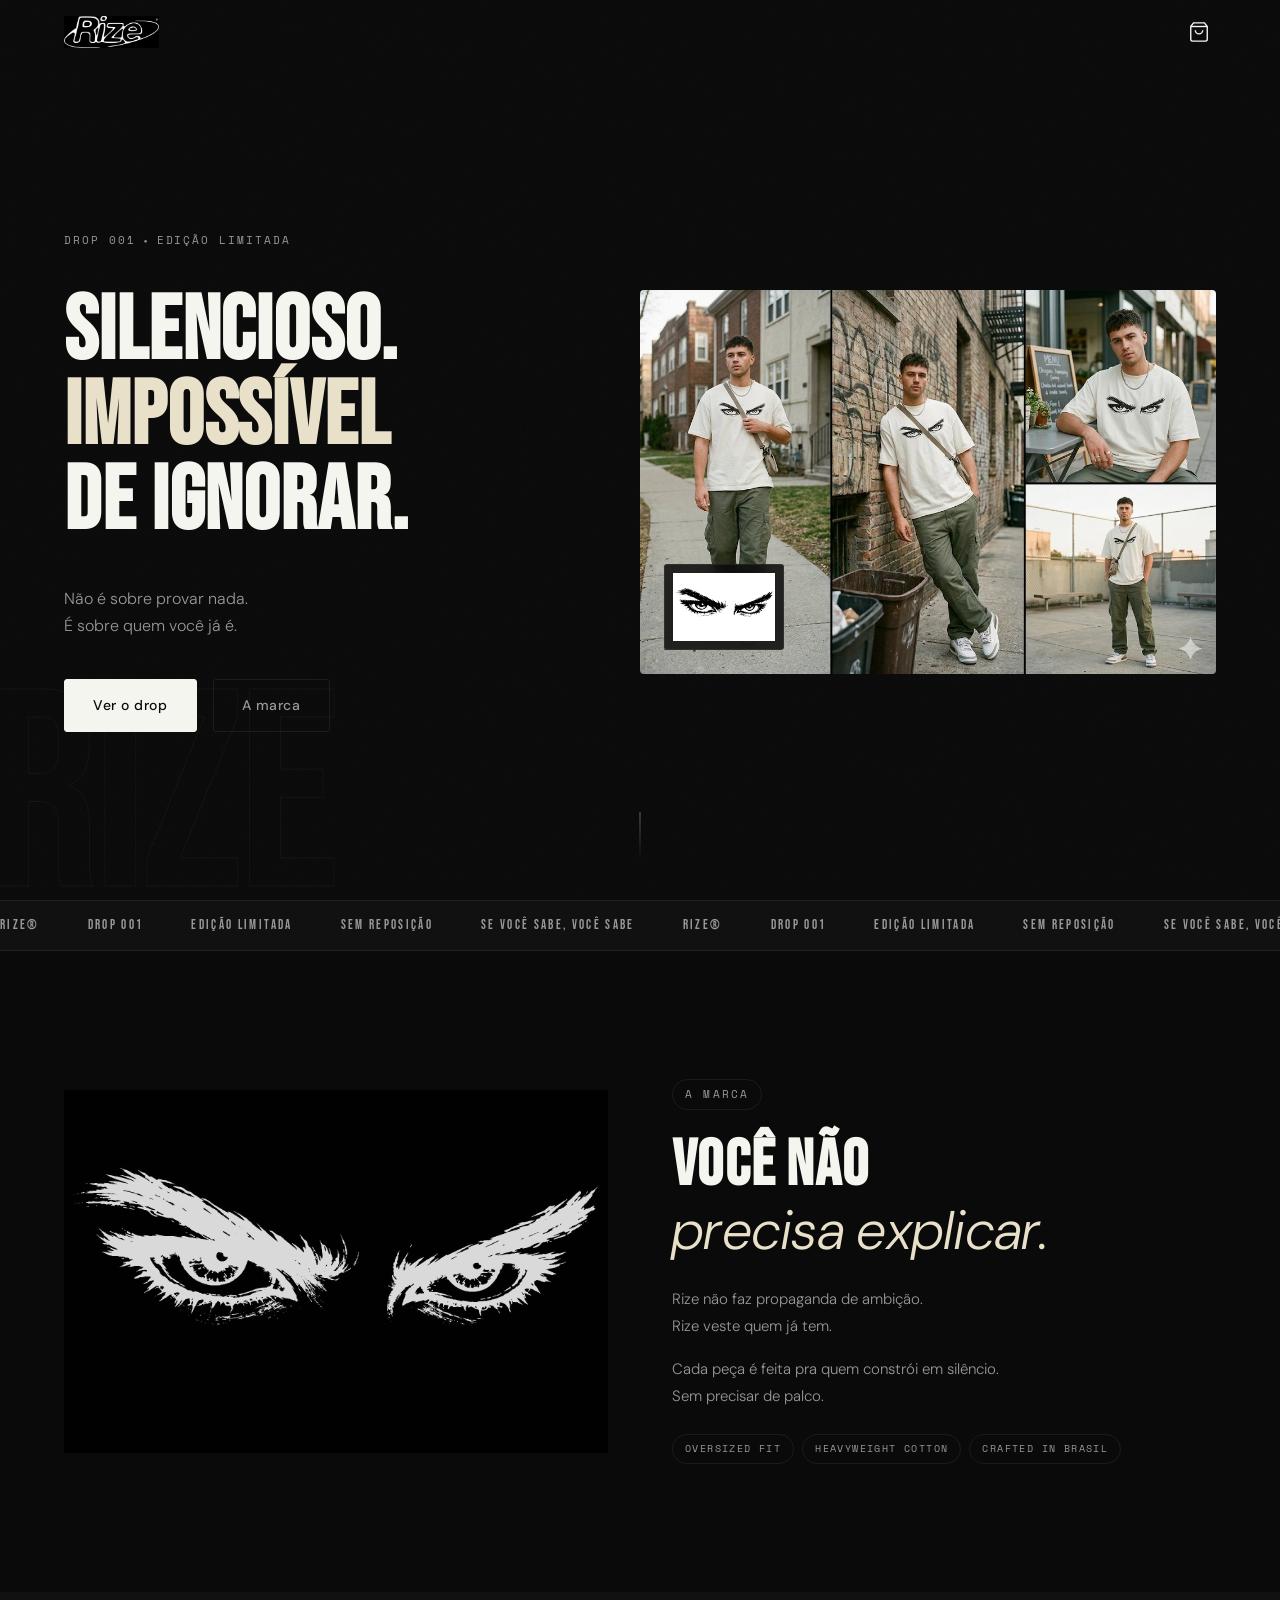
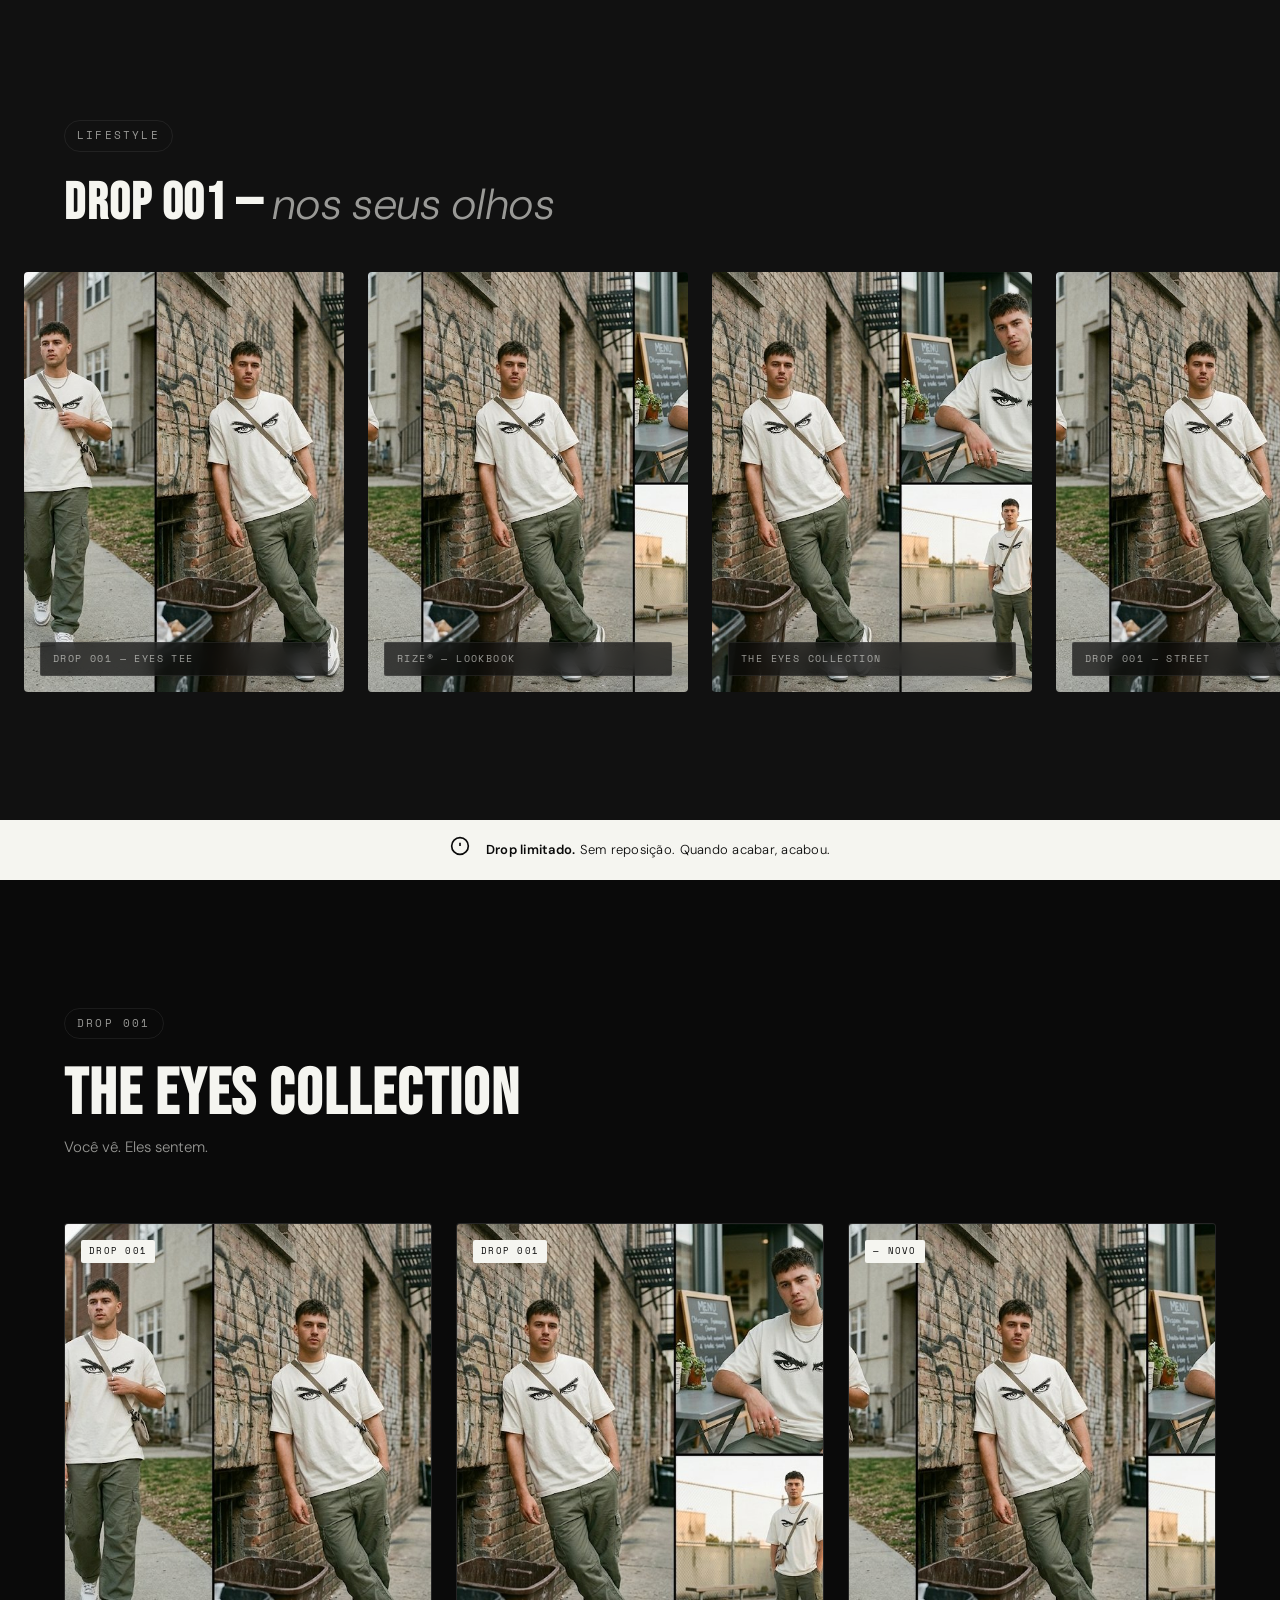
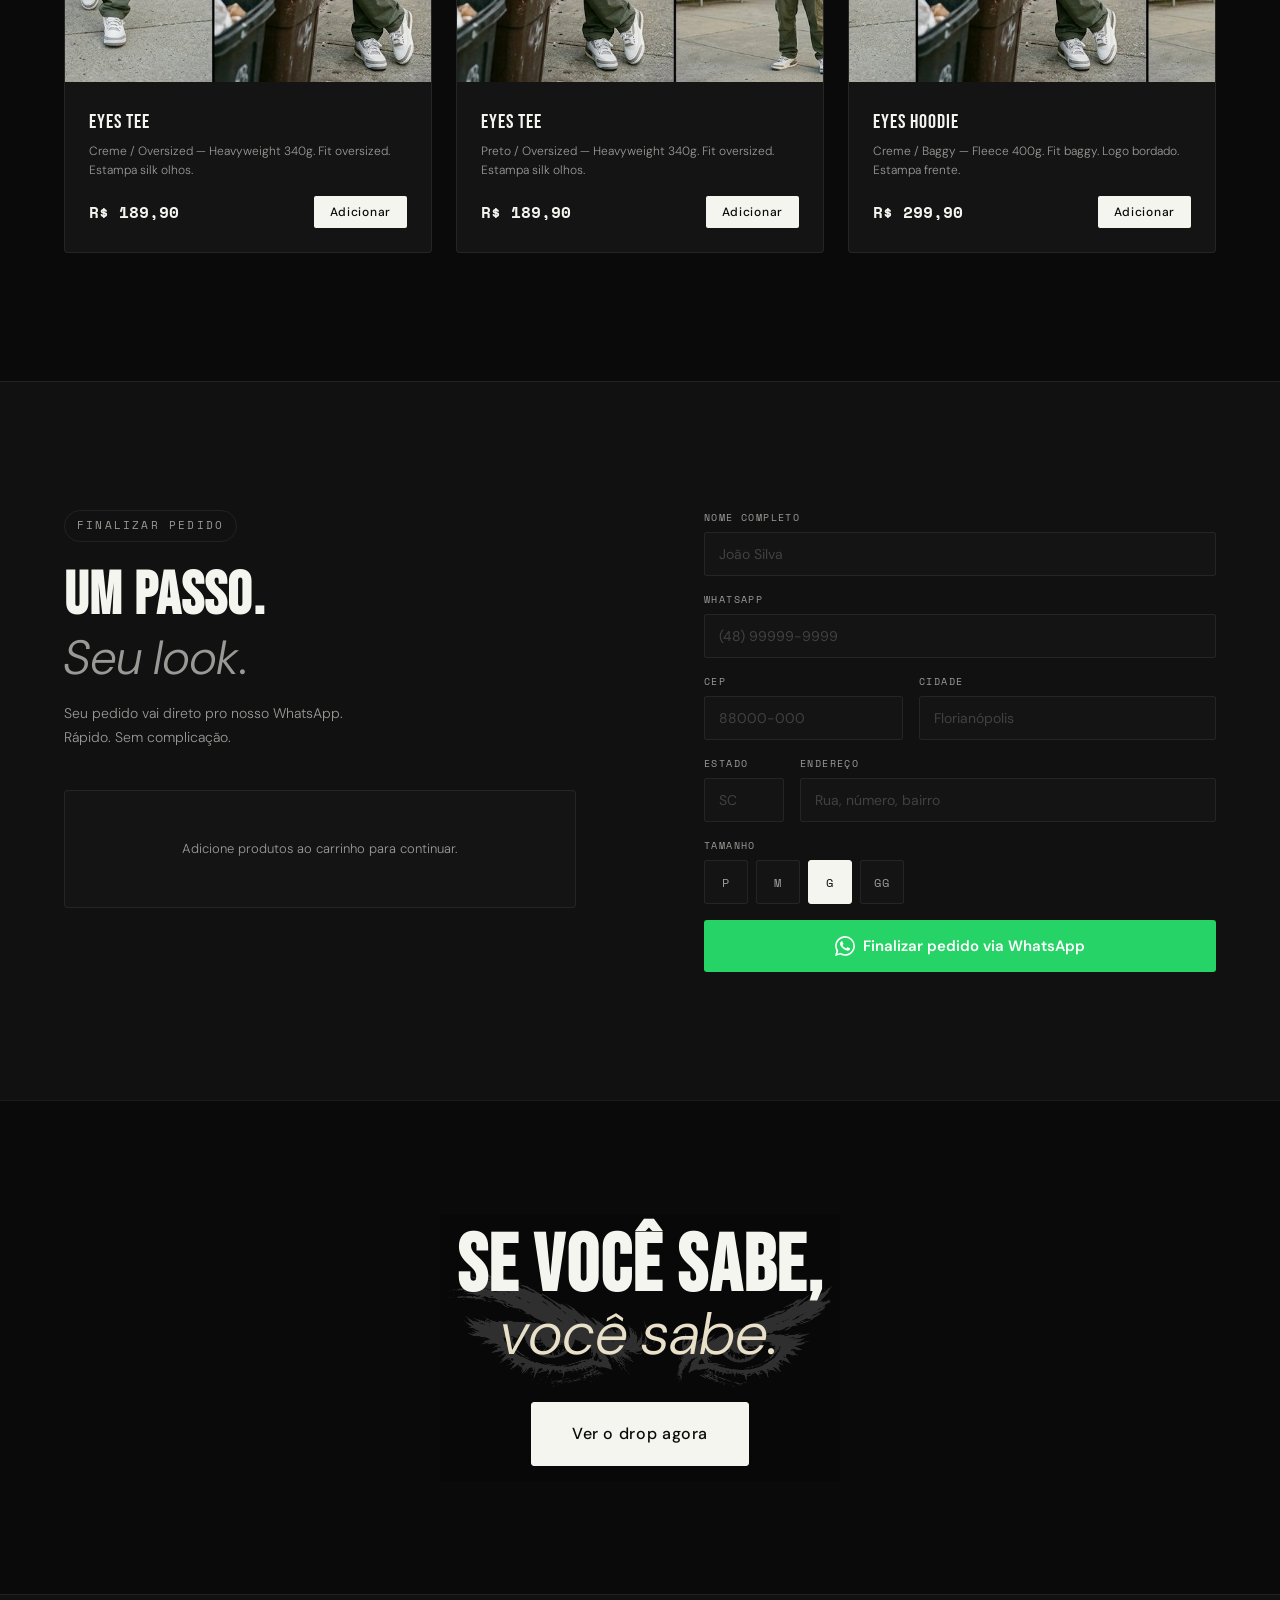
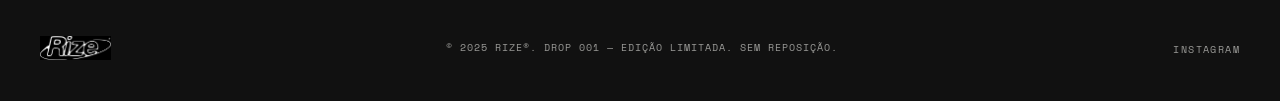
==== index.html @ be76f63f "Add files via upload" ====
<!DOCTYPE html>
<html lang="pt-BR">
<head>
  <meta charset="UTF-8" />
  <meta name="viewport" content="width=device-width, initial-scale=1.0" />
  <title>Rize® — Drop 001</title>
  <meta name="description" content="Não é sobre sorte. É sobre postura." />

  <!-- Fonts -->
  <link rel="preconnect" href="https://fonts.googleapis.com" />
  <link rel="preconnect" href="https://fonts.gstatic.com" crossorigin />
  <link href="https://fonts.googleapis.com/css2?family=Bebas+Neue&family=DM+Sans:ital,wght@0,300;0,400;0,500;0,600;1,300&family=Space+Mono:wght@400;700&display=swap" rel="stylesheet" />

  <link rel="stylesheet" href="css/style.css" />
</head>
<body>

  <!-- ==============================
       NAVIGATION
  ============================== -->
  <nav class="nav" id="nav">
    <div class="nav__inner">
      <a href="#" class="nav__logo">
        <img src="assets/images/logo-white.png" alt="Rize" class="nav__logo-img" />
      </a>
      <div class="nav__actions">
        <button class="nav__cart-btn" id="cartToggle" aria-label="Abrir carrinho">
          <svg width="22" height="22" viewBox="0 0 24 24" fill="none" stroke="currentColor" stroke-width="1.5">
            <path d="M6 2L3 6v14a2 2 0 002 2h14a2 2 0 002-2V6l-3-4z"/>
            <line x1="3" y1="6" x2="21" y2="6"/>
            <path d="M16 10a4 4 0 01-8 0"/>
          </svg>
          <span class="nav__cart-count" id="cartCount">0</span>
        </button>
        <button class="nav__menu-btn" id="menuToggle" aria-label="Menu">
          <span></span><span></span><span></span>
        </button>
      </div>
    </div>
    <!-- Mobile Menu -->
    <div class="nav__mobile-menu" id="mobileMenu">
      <a href="#drop" class="nav__mobile-link">Drop 001</a>
      <a href="#identity" class="nav__mobile-link">A Marca</a>
      <a href="#checkout" class="nav__mobile-link">Finalizar</a>
    </div>
  </nav>

  <!-- ==============================
       CART SIDEBAR
  ============================== -->
  <div class="cart-overlay" id="cartOverlay"></div>
  <aside class="cart" id="cartSidebar">
    <div class="cart__header">
      <h3 class="cart__title">Seu carrinho</h3>
      <button class="cart__close" id="cartClose">
        <svg width="18" height="18" viewBox="0 0 24 24" fill="none" stroke="currentColor" stroke-width="2">
          <line x1="18" y1="6" x2="6" y2="18"/><line x1="6" y1="6" x2="18" y2="18"/>
        </svg>
      </button>
    </div>
    <div class="cart__items" id="cartItems">
      <p class="cart__empty">Nenhum item adicionado.</p>
    </div>
    <div class="cart__footer" id="cartFooter" style="display:none">
      <div class="cart__total">
        <span>Total</span>
        <span id="cartTotal">R$ 0,00</span>
      </div>
      <a href="#checkout" class="btn btn--white cart__checkout-btn" id="cartCheckoutBtn">
        Finalizar pedido
      </a>
    </div>
  </aside>

  <!-- ==============================
       HERO SECTION
  ============================== -->
  <section class="hero" id="hero">
    <!-- Grain overlay -->
    <div class="hero__grain"></div>

    <!-- Animated background text -->
    <div class="hero__bg-text" aria-hidden="true">RIZE</div>

    <div class="hero__content">
      <div class="hero__eyebrow">
        <span class="hero__tag">Drop 001</span>
        <span class="hero__tag hero__tag--dot">●</span>
        <span class="hero__tag">Edição Limitada</span>
      </div>

      <h1 class="hero__headline">
        <span class="hero__line" data-reveal>Silencioso.</span>
        <span class="hero__line hero__line--accent" data-reveal>Impossível</span>
        <span class="hero__line" data-reveal>de ignorar.</span>
      </h1>

      <p class="hero__sub" data-reveal>
        Não é sobre provar nada.<br />É sobre quem você já é.
      </p>

      <div class="hero__ctas" data-reveal>
        <a href="#drop" class="btn btn--primary">Ver o drop</a>
        <a href="#identity" class="btn btn--ghost">A marca</a>
      </div>
    </div>

    <!-- Hero image -->
    <div class="hero__visual" data-reveal>
      <div class="hero__img-wrap">
        <img src="assets/images/lifestyle.png" alt="Rize Drop 001 — Lifestyle" class="hero__img" />
        <div class="hero__img-badge">
          <img src="assets/images/eyes.png" alt="Rize Eyes" />
        </div>
      </div>
    </div>

    <!-- Scroll indicator -->
    <div class="hero__scroll" aria-hidden="true">
      <div class="hero__scroll-line"></div>
    </div>
  </section>

  <!-- ==============================
       MARQUEE
  ============================== -->
  <div class="marquee" aria-hidden="true">
    <div class="marquee__track">
      <span>RIZE®</span><span>DROP 001</span><span>EDIÇÃO LIMITADA</span>
      <span>SEM REPOSIÇÃO</span><span>SE VOCÊ SABE, VOCÊ SABE</span>
      <span>RIZE®</span><span>DROP 001</span><span>EDIÇÃO LIMITADA</span>
      <span>SEM REPOSIÇÃO</span><span>SE VOCÊ SABE, VOCÊ SABE</span>
      <span>RIZE®</span><span>DROP 001</span><span>EDIÇÃO LIMITADA</span>
      <span>SEM REPOSIÇÃO</span><span>SE VOCÊ SABE, VOCÊ SABE</span>
    </div>
  </div>

  <!-- ==============================
       IDENTITY SECTION
  ============================== -->
  <section class="identity" id="identity">
    <div class="identity__inner">
      <div class="identity__eyes">
        <img src="assets/images/eyes.png" alt="" aria-hidden="true" class="identity__eyes-img" />
      </div>

      <div class="identity__text">
        <span class="section-label">A marca</span>
        <h2 class="identity__headline">
          Você não<br /><em>precisa explicar.</em>
        </h2>
        <p class="identity__body">
          Rize não faz propaganda de ambição.<br />
          Rize veste quem já tem.
        </p>
        <p class="identity__body">
          Cada peça é feita pra quem constrói em silêncio.<br />
          Sem precisar de palco.
        </p>
        <div class="identity__pills">
          <span class="pill">Oversized fit</span>
          <span class="pill">Heavyweight cotton</span>
          <span class="pill">Crafted in Brasil</span>
        </div>
      </div>
    </div>
  </section>

  <!-- ==============================
       CAROUSEL / GALLERY
  ============================== -->
  <section class="gallery" id="gallery">
    <div class="gallery__header">
      <span class="section-label">Lifestyle</span>
      <h2 class="gallery__headline">Drop 001 — <em>nos seus olhos</em></h2>
    </div>

    <div class="carousel" id="carousel">
      <div class="carousel__track" id="carouselTrack">
        <!-- Cards generated via JS -->
      </div>
    </div>
  </section>

  <!-- ==============================
       SCARCITY BANNER
  ============================== -->
  <div class="scarcity">
    <div class="scarcity__inner">
      <div class="scarcity__icon">
        <svg width="20" height="20" viewBox="0 0 24 24" fill="none" stroke="currentColor" stroke-width="2">
          <circle cx="12" cy="12" r="10"/><line x1="12" y1="8" x2="12" y2="12"/><line x1="12" y1="16" x2="12.01" y2="16"/>
        </svg>
      </div>
      <p class="scarcity__text">
        <strong>Drop limitado.</strong> Sem reposição. Quando acabar, acabou.
      </p>
    </div>
  </div>

  <!-- ==============================
       PRODUCTS / DROP SECTION
  ============================== -->
  <section class="drop" id="drop">
    <div class="drop__inner">
      <div class="drop__header">
        <span class="section-label">Drop 001</span>
        <h2 class="drop__headline">The Eyes Collection</h2>
        <p class="drop__sub">Você vê. Eles sentem.</p>
      </div>

      <div class="drop__grid" id="productsGrid">
        <!-- Cards generated via JS -->
      </div>
    </div>
  </section>

  <!-- ==============================
       CHECKOUT SECTION
  ============================== -->
  <section class="checkout" id="checkout">
    <div class="checkout__inner">
      <div class="checkout__left">
        <span class="section-label">Finalizar pedido</span>
        <h2 class="checkout__headline">Um passo.<br /><em>Seu look.</em></h2>
        <p class="checkout__sub">
          Seu pedido vai direto pro nosso WhatsApp.<br />
          Rápido. Sem complicação.
        </p>

        <div class="checkout__order-summary" id="checkoutSummary">
          <p class="checkout__empty-cart">Adicione produtos ao carrinho para continuar.</p>
        </div>
      </div>

      <div class="checkout__right">
        <div class="checkout__form-wrap">
          <div class="form-group">
            <label for="nome" class="form-label">Nome completo</label>
            <input type="text" id="nome" name="nome" class="form-input" placeholder="João Silva" autocomplete="name" />
          </div>
          <div class="form-group">
            <label for="telefone" class="form-label">WhatsApp</label>
            <input type="tel" id="telefone" name="telefone" class="form-input" placeholder="(48) 99999-9999" autocomplete="tel" />
          </div>
          <div class="form-row">
            <div class="form-group">
              <label for="cep" class="form-label">CEP</label>
              <input type="text" id="cep" name="cep" class="form-input" placeholder="88000-000" maxlength="9" />
            </div>
            <div class="form-group">
              <label for="cidade" class="form-label">Cidade</label>
              <input type="text" id="cidade" name="cidade" class="form-input" placeholder="Florianópolis" autocomplete="address-level2" />
            </div>
          </div>
          <div class="form-row">
            <div class="form-group">
              <label for="estado" class="form-label">Estado</label>
              <input type="text" id="estado" name="estado" class="form-input form-input--sm" placeholder="SC" maxlength="2" />
            </div>
            <div class="form-group form-group--grow">
              <label for="endereco" class="form-label">Endereço</label>
              <input type="text" id="endereco" name="endereco" class="form-input" placeholder="Rua, número, bairro" autocomplete="street-address" />
            </div>
          </div>
          <div class="form-group">
            <label for="tamanho" class="form-label">Tamanho</label>
            <div class="size-picker" id="sizePicker">
              <button type="button" class="size-btn" data-size="P">P</button>
              <button type="button" class="size-btn" data-size="M">M</button>
              <button type="button" class="size-btn active" data-size="G">G</button>
              <button type="button" class="size-btn" data-size="GG">GG</button>
            </div>
          </div>

          <button type="button" class="btn btn--whatsapp btn--full" id="whatsappBtn">
            <svg width="20" height="20" viewBox="0 0 24 24" fill="currentColor">
              <path d="M17.472 14.382c-.297-.149-1.758-.867-2.03-.967-.273-.099-.471-.148-.67.15-.197.297-.767.966-.94 1.164-.173.199-.347.223-.644.075-.297-.15-1.255-.463-2.39-1.475-.883-.788-1.48-1.761-1.653-2.059-.173-.297-.018-.458.13-.606.134-.133.298-.347.446-.52.149-.174.198-.298.298-.497.099-.198.05-.371-.025-.52-.075-.149-.669-1.612-.916-2.207-.242-.579-.487-.5-.669-.51-.173-.008-.371-.01-.57-.01-.198 0-.52.074-.792.372-.272.297-1.04 1.016-1.04 2.479 0 1.462 1.065 2.875 1.213 3.074.149.198 2.096 3.2 5.077 4.487.709.306 1.262.489 1.694.625.712.227 1.36.195 1.871.118.571-.085 1.758-.719 2.006-1.413.248-.694.248-1.289.173-1.413-.074-.124-.272-.198-.57-.347m-5.421 7.403h-.004a9.87 9.87 0 01-5.031-1.378l-.361-.214-3.741.982.998-3.648-.235-.374a9.86 9.86 0 01-1.51-5.26c.001-5.45 4.436-9.884 9.888-9.884 2.64 0 5.122 1.03 6.988 2.898a9.825 9.825 0 012.893 6.994c-.003 5.45-4.437 9.884-9.885 9.884m8.413-18.297A11.815 11.815 0 0012.05 0C5.495 0 .16 5.335.157 11.892c0 2.096.547 4.142 1.588 5.945L.057 24l6.305-1.654a11.882 11.882 0 005.683 1.448h.005c6.554 0 11.89-5.335 11.893-11.893a11.821 11.821 0 00-3.48-8.413z"/>
            </svg>
            Finalizar pedido via WhatsApp
          </button>
        </div>
      </div>
    </div>
  </section>

  <!-- ==============================
       FINAL CTA
  ============================== -->
  <section class="cta-final">
    <div class="cta-final__inner">
      <div class="cta-final__eyes" aria-hidden="true">
        <img src="assets/images/eyes.png" alt="" />
      </div>
      <h2 class="cta-final__headline">
        Se você sabe,<br /><em>você sabe.</em>
      </h2>
      <a href="#drop" class="btn btn--primary btn--lg">Ver o drop agora</a>
    </div>
  </section>

  <!-- ==============================
       FOOTER
  ============================== -->
  <footer class="footer">
    <div class="footer__inner">
      <div class="footer__logo">
        <img src="assets/images/logo-white.png" alt="Rize" />
      </div>
      <p class="footer__copy">
        © 2025 Rize®. Drop 001 — Edição limitada. Sem reposição.
      </p>
      <div class="footer__links">
        <a href="https://instagram.com" target="_blank" rel="noopener" class="footer__link">Instagram</a>
      </div>
    </div>
  </footer>

  <script src="js/script.js"></script>
</body>
</html>
---- css/style.css ----
/* ============================================================
   RIZE® — Drop 001
   style.css — Premium Streetwear Landing Page
   ============================================================ */

/* ========================
   1. CUSTOM PROPERTIES
   ======================== */
:root {
  /* Colors */
  --c-black:      #0a0a0a;
  --c-black-mid:  #111111;
  --c-black-soft: #1a1a1a;
  --c-surface:    #141414;
  --c-border:     rgba(255,255,255,0.07);
  --c-white:      #f5f5f0;
  --c-white-dim:  rgba(245,245,240,0.6);
  --c-white-faint:rgba(245,245,240,0.12);
  --c-accent:     #e8e0c8;    /* warm off-white, premium */
  --c-green:      #25D366;    /* WhatsApp green */

  /* Typography */
  --f-display:    'Bebas Neue', sans-serif;
  --f-body:       'DM Sans', sans-serif;
  --f-mono:       'Space Mono', monospace;

  /* Spacing */
  --s-xs:   4px;
  --s-sm:   8px;
  --s-md:   16px;
  --s-lg:   24px;
  --s-xl:   40px;
  --s-2xl:  64px;
  --s-3xl:  96px;
  --s-4xl:  128px;

  /* Layout */
  --max-w:  1200px;
  --nav-h:  64px;

  /* Transitions */
  --ease-out: cubic-bezier(0.16, 1, 0.3, 1);
  --ease-in:  cubic-bezier(0.4, 0, 1, 1);
}

/* ========================
   2. RESET & BASE
   ======================== */
*, *::before, *::after {
  box-sizing: border-box;
  margin: 0;
  padding: 0;
}

html {
  scroll-behavior: smooth;
  font-size: 16px;
}

body {
  background-color: var(--c-black);
  color: var(--c-white);
  font-family: var(--f-body);
  font-weight: 300;
  line-height: 1.6;
  overflow-x: hidden;
  -webkit-font-smoothing: antialiased;
}

img {
  max-width: 100%;
  display: block;
}

a {
  text-decoration: none;
  color: inherit;
}

button {
  border: none;
  background: none;
  cursor: pointer;
  font-family: inherit;
}

/* ========================
   3. TYPOGRAPHY
   ======================== */
.section-label {
  display: inline-block;
  font-family: var(--f-mono);
  font-size: 11px;
  font-weight: 400;
  letter-spacing: 0.2em;
  text-transform: uppercase;
  color: var(--c-white-dim);
  padding: 6px 12px;
  border: 1px solid var(--c-border);
  border-radius: 100px;
  margin-bottom: var(--s-lg);
}

/* ========================
   4. BUTTONS
   ======================== */
.btn {
  display: inline-flex;
  align-items: center;
  justify-content: center;
  gap: 8px;
  font-family: var(--f-body);
  font-weight: 500;
  font-size: 14px;
  letter-spacing: 0.04em;
  padding: 14px 28px;
  border-radius: 3px;
  cursor: pointer;
  transition: all 0.25s var(--ease-out);
  white-space: nowrap;
}

.btn--primary {
  background: var(--c-white);
  color: var(--c-black);
  border: 1px solid var(--c-white);
}
.btn--primary:hover {
  background: var(--c-accent);
  transform: translateY(-1px);
}

.btn--ghost {
  background: transparent;
  color: var(--c-white-dim);
  border: 1px solid var(--c-border);
}
.btn--ghost:hover {
  color: var(--c-white);
  border-color: rgba(255,255,255,0.25);
}

.btn--white {
  background: var(--c-white);
  color: var(--c-black);
  border: 1px solid var(--c-white);
}
.btn--white:hover {
  background: var(--c-accent);
}

.btn--whatsapp {
  background: var(--c-green);
  color: #fff;
  font-size: 15px;
  font-weight: 600;
  padding: 16px 32px;
  border-radius: 3px;
  letter-spacing: 0;
}
.btn--whatsapp:hover {
  background: #1ebe5c;
  transform: translateY(-1px);
  box-shadow: 0 8px 32px rgba(37,211,102,0.25);
}

.btn--full { width: 100%; }
.btn--lg { padding: 18px 40px; font-size: 16px; }

/* ========================
   5. NAV
   ======================== */
.nav {
  position: fixed;
  top: 0;
  left: 0;
  right: 0;
  z-index: 100;
  height: var(--nav-h);
  transition: background 0.4s ease, border-color 0.4s ease;
  border-bottom: 1px solid transparent;
}

.nav.scrolled {
  background: rgba(10,10,10,0.92);
  backdrop-filter: blur(16px);
  border-bottom-color: var(--c-border);
}

.nav__inner {
  max-width: var(--max-w);
  margin: 0 auto;
  padding: 0 var(--s-lg);
  height: 100%;
  display: flex;
  align-items: center;
  justify-content: space-between;
}

.nav__logo-img {
  height: 32px;
  width: auto;
  /* Logo has black background — invert to show on dark bg */
  filter: invert(0);
}

.nav__actions {
  display: flex;
  align-items: center;
  gap: var(--s-md);
}

.nav__cart-btn {
  position: relative;
  color: var(--c-white);
  padding: 6px;
  display: flex;
  align-items: center;
  justify-content: center;
  transition: color 0.2s;
}
.nav__cart-btn:hover { color: var(--c-accent); }

.nav__cart-count {
  position: absolute;
  top: 0;
  right: 0;
  background: var(--c-white);
  color: var(--c-black);
  font-size: 9px;
  font-weight: 700;
  font-family: var(--f-mono);
  width: 16px;
  height: 16px;
  border-radius: 50%;
  display: flex;
  align-items: center;
  justify-content: center;
  opacity: 0;
  transform: scale(0.5);
  transition: all 0.25s var(--ease-out);
}

.nav__cart-count.visible {
  opacity: 1;
  transform: scale(1);
}

.nav__menu-btn {
  display: none;
  flex-direction: column;
  gap: 5px;
  padding: 6px;
}
.nav__menu-btn span {
  display: block;
  width: 22px;
  height: 1.5px;
  background: var(--c-white);
  transition: all 0.3s ease;
}
.nav__menu-btn.open span:nth-child(1) { transform: translateY(6.5px) rotate(45deg); }
.nav__menu-btn.open span:nth-child(2) { opacity: 0; }
.nav__menu-btn.open span:nth-child(3) { transform: translateY(-6.5px) rotate(-45deg); }

.nav__mobile-menu {
  display: none;
  flex-direction: column;
  background: rgba(10,10,10,0.97);
  backdrop-filter: blur(20px);
  border-top: 1px solid var(--c-border);
  padding: var(--s-lg);
  gap: var(--s-sm);
}
.nav__mobile-menu.open { display: flex; }

.nav__mobile-link {
  font-family: var(--f-display);
  font-size: 28px;
  letter-spacing: 0.04em;
  color: var(--c-white);
  padding: 8px 0;
  border-bottom: 1px solid var(--c-border);
  transition: color 0.2s;
}
.nav__mobile-link:hover { color: var(--c-accent); }

/* ========================
   6. CART SIDEBAR
   ======================== */
.cart-overlay {
  position: fixed;
  inset: 0;
  background: rgba(0,0,0,0.6);
  backdrop-filter: blur(4px);
  z-index: 200;
  opacity: 0;
  pointer-events: none;
  transition: opacity 0.3s ease;
}
.cart-overlay.open { opacity: 1; pointer-events: all; }

.cart {
  position: fixed;
  top: 0;
  right: -420px;
  width: min(420px, 100vw);
  height: 100dvh;
  background: var(--c-surface);
  border-left: 1px solid var(--c-border);
  z-index: 201;
  display: flex;
  flex-direction: column;
  transition: right 0.4s var(--ease-out);
}
.cart.open { right: 0; }

.cart__header {
  padding: var(--s-lg) var(--s-xl);
  border-bottom: 1px solid var(--c-border);
  display: flex;
  align-items: center;
  justify-content: space-between;
}

.cart__title {
  font-family: var(--f-display);
  font-size: 22px;
  letter-spacing: 0.08em;
  color: var(--c-white);
}

.cart__close {
  color: var(--c-white-dim);
  padding: 4px;
  transition: color 0.2s;
}
.cart__close:hover { color: var(--c-white); }

.cart__items {
  flex: 1;
  overflow-y: auto;
  padding: var(--s-lg) var(--s-xl);
}

.cart__empty {
  color: var(--c-white-dim);
  font-size: 14px;
  text-align: center;
  margin-top: var(--s-xl);
}

.cart-item {
  display: flex;
  align-items: center;
  gap: var(--s-md);
  padding: var(--s-md) 0;
  border-bottom: 1px solid var(--c-border);
}

.cart-item__img {
  width: 60px;
  height: 60px;
  object-fit: cover;
  border-radius: 2px;
  background: var(--c-black-soft);
  flex-shrink: 0;
}

.cart-item__info { flex: 1; }

.cart-item__name {
  font-size: 13px;
  font-weight: 500;
  color: var(--c-white);
  margin-bottom: 2px;
}

.cart-item__meta {
  font-size: 11px;
  font-family: var(--f-mono);
  color: var(--c-white-dim);
}

.cart-item__price {
  font-family: var(--f-mono);
  font-size: 13px;
  color: var(--c-white);
}

.cart-item__remove {
  color: var(--c-white-dim);
  font-size: 11px;
  text-transform: uppercase;
  letter-spacing: 0.08em;
  font-family: var(--f-mono);
  transition: color 0.2s;
  padding: 4px;
}
.cart-item__remove:hover { color: #ff6b6b; }

.cart__footer {
  padding: var(--s-lg) var(--s-xl);
  border-top: 1px solid var(--c-border);
}

.cart__total {
  display: flex;
  justify-content: space-between;
  font-family: var(--f-mono);
  font-size: 13px;
  margin-bottom: var(--s-md);
  color: var(--c-white-dim);
}
.cart__total span:last-child {
  font-weight: 700;
  color: var(--c-white);
  font-size: 16px;
}

/* ========================
   7. HERO
   ======================== */
.hero {
  min-height: 100dvh;
  padding-top: var(--nav-h);
  background: var(--c-black);
  display: grid;
  grid-template-columns: 1fr 1fr;
  align-items: center;
  position: relative;
  overflow: hidden;
}

/* Grain overlay */
.hero__grain {
  position: absolute;
  inset: 0;
  background-image: url("data:image/svg+xml,%3Csvg viewBox='0 0 512 512' xmlns='http://www.w3.org/2000/svg'%3E%3Cfilter id='n'%3E%3CfeTurbulence type='fractalNoise' baseFrequency='0.9' numOctaves='4' stitchTiles='stitch'/%3E%3C/filter%3E%3Crect width='100%25' height='100%25' filter='url(%23n)' opacity='0.03'/%3E%3C/svg%3E");
  pointer-events: none;
  z-index: 1;
  opacity: 0.4;
}

/* Giant background text */
.hero__bg-text {
  position: absolute;
  left: -0.05em;
  bottom: -0.15em;
  font-family: var(--f-display);
  font-size: clamp(160px, 22vw, 320px);
  letter-spacing: -0.02em;
  color: transparent;
  -webkit-text-stroke: 1px rgba(255,255,255,0.04);
  pointer-events: none;
  z-index: 0;
  user-select: none;
  line-height: 1;
}

.hero__content {
  position: relative;
  z-index: 2;
  padding: var(--s-2xl) var(--s-2xl) var(--s-2xl) clamp(var(--s-lg), 5vw, var(--s-4xl));
}

.hero__eyebrow {
  display: flex;
  align-items: center;
  gap: var(--s-sm);
  margin-bottom: var(--s-xl);
}

.hero__tag {
  font-family: var(--f-mono);
  font-size: 11px;
  letter-spacing: 0.18em;
  text-transform: uppercase;
  color: var(--c-white-dim);
}
.hero__tag--dot { font-size: 6px; }

.hero__headline {
  font-family: var(--f-display);
  font-size: clamp(64px, 7vw, 96px);
  line-height: 0.95;
  letter-spacing: 0.01em;
  color: var(--c-white);
  margin-bottom: var(--s-xl);
}

.hero__line {
  display: block;
  opacity: 0;
  transform: translateY(40px);
  transition: opacity 0.8s var(--ease-out), transform 0.8s var(--ease-out);
}
.hero__line.revealed {
  opacity: 1;
  transform: translateY(0);
}
.hero__line--accent { color: var(--c-accent); }

.hero__line:nth-child(2) { transition-delay: 0.12s; }
.hero__line:nth-child(3) { transition-delay: 0.24s; }

.hero__sub {
  font-size: 16px;
  font-weight: 300;
  color: var(--c-white-dim);
  line-height: 1.7;
  margin-bottom: var(--s-xl);
  opacity: 0;
  transform: translateY(20px);
  transition: opacity 0.8s var(--ease-out) 0.4s, transform 0.8s var(--ease-out) 0.4s;
}
.hero__sub.revealed { opacity: 1; transform: translateY(0); }

.hero__ctas {
  display: flex;
  gap: var(--s-md);
  flex-wrap: wrap;
  opacity: 0;
  transform: translateY(20px);
  transition: opacity 0.8s var(--ease-out) 0.55s, transform 0.8s var(--ease-out) 0.55s;
}
.hero__ctas.revealed { opacity: 1; transform: translateY(0); }

/* Hero visual */
.hero__visual {
  position: relative;
  z-index: 2;
  padding: var(--s-2xl) clamp(var(--s-lg), 5vw, var(--s-4xl)) var(--s-2xl) 0;
  opacity: 0;
  transform: translateX(40px);
  transition: opacity 1s var(--ease-out) 0.2s, transform 1s var(--ease-out) 0.2s;
}
.hero__visual.revealed { opacity: 1; transform: translateX(0); }

.hero__img-wrap {
  position: relative;
  border-radius: 4px;
  overflow: hidden;
}

.hero__img {
  width: 100%;
  height: auto;
  display: block;
  object-fit: cover;
}

.hero__img-badge {
  position: absolute;
  bottom: var(--s-lg);
  left: var(--s-lg);
  width: 120px;
  background: rgba(10,10,10,0.85);
  backdrop-filter: blur(8px);
  border: 1px solid var(--c-border);
  border-radius: 3px;
  padding: var(--s-sm);
}
.hero__img-badge img { width: 100%; }

/* Scroll indicator */
.hero__scroll {
  position: absolute;
  bottom: var(--s-xl);
  left: 50%;
  transform: translateX(-50%);
  z-index: 2;
  display: flex;
  flex-direction: column;
  align-items: center;
}

.hero__scroll-line {
  width: 1px;
  height: 48px;
  background: linear-gradient(to bottom, rgba(245,245,240,0.4), transparent);
  animation: scrollPulse 2s ease infinite;
}

@keyframes scrollPulse {
  0%, 100% { opacity: 0.3; transform: scaleY(1); }
  50% { opacity: 0.8; transform: scaleY(1.2); }
}

/* ========================
   8. MARQUEE
   ======================== */
.marquee {
  overflow: hidden;
  border-top: 1px solid var(--c-border);
  border-bottom: 1px solid var(--c-border);
  background: var(--c-black-mid);
  padding: 14px 0;
}

.marquee__track {
  display: flex;
  gap: 48px;
  white-space: nowrap;
  animation: marqueeScroll 24s linear infinite;
}

.marquee__track span {
  font-family: var(--f-display);
  font-size: 13px;
  letter-spacing: 0.18em;
  color: var(--c-white-dim);
  flex-shrink: 0;
}

@keyframes marqueeScroll {
  from { transform: translateX(0); }
  to   { transform: translateX(-33.333%); }
}

/* ========================
   9. IDENTITY SECTION
   ======================== */
.identity {
  padding: var(--s-4xl) 0;
  background: var(--c-black);
}

.identity__inner {
  max-width: var(--max-w);
  margin: 0 auto;
  padding: 0 var(--s-lg);
  display: grid;
  grid-template-columns: 1fr 1fr;
  gap: var(--s-2xl);
  align-items: center;
}

.identity__eyes {
  position: relative;
}

.identity__eyes-img {
  width: 100%;
  /* Eyes are black on white — invert for dark theme */
  filter: invert(1);
  opacity: 0.85;
  transition: opacity 0.3s ease;
}
.identity__eyes-img:hover { opacity: 1; }

.identity__text { }

.identity__headline {
  font-family: var(--f-display);
  font-size: clamp(42px, 5vw, 64px);
  line-height: 1.0;
  letter-spacing: 0.02em;
  color: var(--c-white);
  margin-bottom: var(--s-lg);
}
.identity__headline em {
  font-style: italic;
  color: var(--c-accent);
  font-family: 'DM Sans', sans-serif;
  font-weight: 300;
  font-size: 0.85em;
}

.identity__body {
  font-size: 15px;
  font-weight: 300;
  color: var(--c-white-dim);
  line-height: 1.8;
  margin-bottom: var(--s-md);
}

.identity__pills {
  display: flex;
  flex-wrap: wrap;
  gap: var(--s-sm);
  margin-top: var(--s-lg);
}

.pill {
  font-family: var(--f-mono);
  font-size: 10px;
  letter-spacing: 0.14em;
  text-transform: uppercase;
  color: var(--c-white-dim);
  border: 1px solid var(--c-border);
  padding: 6px 12px;
  border-radius: 100px;
}

/* ========================
   10. GALLERY / CAROUSEL
   ======================== */
.gallery {
  padding: var(--s-4xl) 0;
  background: var(--c-black-mid);
  overflow: hidden;
}

.gallery__header {
  max-width: var(--max-w);
  margin: 0 auto 40px;
  padding: 0 var(--s-lg);
}

.gallery__headline {
  font-family: var(--f-display);
  font-size: clamp(32px, 4vw, 52px);
  letter-spacing: 0.03em;
  color: var(--c-white);
  line-height: 1.1;
}
.gallery__headline em {
  font-style: italic;
  font-family: 'DM Sans', sans-serif;
  font-weight: 300;
  font-size: 0.85em;
  color: var(--c-white-dim);
}

.carousel {
  overflow: hidden;
  cursor: grab;
  user-select: none;
}
.carousel:active { cursor: grabbing; }

.carousel__track {
  display: flex;
  gap: var(--s-lg);
  padding: 0 var(--s-lg);
  transition: transform 0.4s var(--ease-out);
}

.carousel__card {
  flex-shrink: 0;
  width: 320px;
  height: 420px;
  border-radius: 4px;
  overflow: hidden;
  position: relative;
  background: var(--c-surface);
}

.carousel__card img {
  width: 100%;
  height: 100%;
  object-fit: cover;
  transition: transform 0.6s var(--ease-out);
}

.carousel__card:hover img { transform: scale(1.04); }

.carousel__card-label {
  position: absolute;
  bottom: var(--s-md);
  left: var(--s-md);
  right: var(--s-md);
  font-family: var(--f-mono);
  font-size: 10px;
  letter-spacing: 0.14em;
  text-transform: uppercase;
  color: var(--c-white-dim);
  background: rgba(10,10,10,0.7);
  backdrop-filter: blur(8px);
  padding: 8px 12px;
  border-radius: 2px;
  border: 1px solid var(--c-border);
}

/* ========================
   11. SCARCITY BANNER
   ======================== */
.scarcity {
  background: var(--c-white);
  padding: var(--s-md) var(--s-lg);
}

.scarcity__inner {
  max-width: var(--max-w);
  margin: 0 auto;
  display: flex;
  align-items: center;
  justify-content: center;
  gap: var(--s-md);
}

.scarcity__icon { color: var(--c-black); flex-shrink: 0; }

.scarcity__text {
  font-size: 13px;
  color: var(--c-black);
  letter-spacing: 0.02em;
}
.scarcity__text strong { font-weight: 600; }

/* ========================
   12. PRODUCTS / DROP
   ======================== */
.drop {
  padding: var(--s-4xl) 0;
  background: var(--c-black);
}

.drop__inner {
  max-width: var(--max-w);
  margin: 0 auto;
  padding: 0 var(--s-lg);
}

.drop__header {
  margin-bottom: var(--s-2xl);
}

.drop__headline {
  font-family: var(--f-display);
  font-size: clamp(40px, 5vw, 64px);
  letter-spacing: 0.03em;
  color: var(--c-white);
  line-height: 1.0;
  margin-bottom: var(--s-sm);
}

.drop__sub {
  font-size: 15px;
  color: var(--c-white-dim);
  font-weight: 300;
}

.drop__grid {
  display: grid;
  grid-template-columns: repeat(auto-fit, minmax(260px, 1fr));
  gap: var(--s-lg);
}

/* Product Card */
.product-card {
  background: var(--c-surface);
  border: 1px solid var(--c-border);
  border-radius: 4px;
  overflow: hidden;
  transition: border-color 0.3s ease, transform 0.3s ease;
}
.product-card:hover {
  border-color: rgba(255,255,255,0.18);
  transform: translateY(-3px);
}

.product-card__img-wrap {
  aspect-ratio: 4/5;
  overflow: hidden;
  background: var(--c-black-soft);
  position: relative;
}

.product-card__img {
  width: 100%;
  height: 100%;
  object-fit: cover;
  transition: transform 0.6s var(--ease-out);
}
.product-card:hover .product-card__img { transform: scale(1.04); }

.product-card__badge {
  position: absolute;
  top: var(--s-md);
  left: var(--s-md);
  font-family: var(--f-mono);
  font-size: 9px;
  letter-spacing: 0.14em;
  text-transform: uppercase;
  color: var(--c-black);
  background: var(--c-white);
  padding: 4px 8px;
  border-radius: 2px;
}

.product-card__body {
  padding: var(--s-lg);
}

.product-card__name {
  font-family: var(--f-display);
  font-size: 20px;
  letter-spacing: 0.05em;
  color: var(--c-white);
  margin-bottom: var(--s-xs);
}

.product-card__desc {
  font-size: 12px;
  color: var(--c-white-dim);
  font-weight: 300;
  margin-bottom: var(--s-md);
}

.product-card__footer {
  display: flex;
  align-items: center;
  justify-content: space-between;
}

.product-card__price {
  font-family: var(--f-mono);
  font-size: 16px;
  font-weight: 700;
  color: var(--c-white);
}

.product-card__add {
  font-family: var(--f-body);
  font-size: 12px;
  font-weight: 500;
  letter-spacing: 0.06em;
  color: var(--c-black);
  background: var(--c-white);
  padding: 8px 16px;
  border-radius: 2px;
  transition: all 0.2s ease;
}
.product-card__add:hover {
  background: var(--c-accent);
  transform: scale(1.02);
}
.product-card__add.added {
  background: var(--c-black-soft);
  color: var(--c-white-dim);
  border: 1px solid var(--c-border);
}

/* ========================
   13. CHECKOUT
   ======================== */
.checkout {
  padding: var(--s-4xl) 0;
  background: var(--c-black-mid);
  border-top: 1px solid var(--c-border);
}

.checkout__inner {
  max-width: var(--max-w);
  margin: 0 auto;
  padding: 0 var(--s-lg);
  display: grid;
  grid-template-columns: 1fr 1fr;
  gap: var(--s-4xl);
  align-items: start;
}

.checkout__headline {
  font-family: var(--f-display);
  font-size: clamp(40px, 5vw, 60px);
  letter-spacing: 0.02em;
  color: var(--c-white);
  line-height: 1.0;
  margin-bottom: var(--s-md);
}
.checkout__headline em {
  font-style: italic;
  font-family: 'DM Sans', sans-serif;
  font-weight: 300;
  font-size: 0.8em;
  color: var(--c-white-dim);
}

.checkout__sub {
  font-size: 14px;
  color: var(--c-white-dim);
  font-weight: 300;
  line-height: 1.7;
  margin-bottom: var(--s-xl);
}

.checkout__order-summary {
  background: var(--c-surface);
  border: 1px solid var(--c-border);
  border-radius: 4px;
  padding: var(--s-lg);
}

.checkout__empty-cart {
  font-size: 13px;
  color: var(--c-white-dim);
  text-align: center;
  padding: var(--s-lg) 0;
}

.checkout__summary-item {
  display: flex;
  justify-content: space-between;
  align-items: center;
  padding: 8px 0;
  border-bottom: 1px solid var(--c-border);
  font-size: 13px;
}
.checkout__summary-item:last-of-type { border-bottom: none; }
.checkout__summary-name { color: var(--c-white); }
.checkout__summary-price {
  font-family: var(--f-mono);
  font-size: 12px;
  color: var(--c-white-dim);
}
.checkout__summary-total {
  margin-top: var(--s-md);
  padding-top: var(--s-md);
  border-top: 1px solid var(--c-border);
  display: flex;
  justify-content: space-between;
  font-family: var(--f-mono);
  font-size: 14px;
  color: var(--c-white);
}
.checkout__summary-total strong { font-size: 18px; }

/* Form */
.checkout__form-wrap {
  display: flex;
  flex-direction: column;
  gap: var(--s-md);
}

.form-group {
  display: flex;
  flex-direction: column;
  gap: 6px;
}
.form-group--grow { flex: 1; }

.form-label {
  font-family: var(--f-mono);
  font-size: 10px;
  letter-spacing: 0.14em;
  text-transform: uppercase;
  color: var(--c-white-dim);
}

.form-input {
  background: var(--c-surface);
  border: 1px solid var(--c-border);
  border-radius: 3px;
  padding: 12px 14px;
  font-family: var(--f-body);
  font-size: 14px;
  color: var(--c-white);
  transition: border-color 0.2s ease;
  outline: none;
  width: 100%;
}
.form-input::placeholder { color: rgba(245,245,240,0.2); }
.form-input:focus { border-color: rgba(255,255,255,0.3); }
.form-input--sm { max-width: 80px; }

.form-row {
  display: grid;
  grid-template-columns: auto 1fr;
  gap: var(--s-md);
}

/* Size picker */
.size-picker {
  display: flex;
  gap: var(--s-sm);
}

.size-btn {
  width: 44px;
  height: 44px;
  border: 1px solid var(--c-border);
  border-radius: 3px;
  font-family: var(--f-mono);
  font-size: 12px;
  letter-spacing: 0.06em;
  color: var(--c-white-dim);
  background: var(--c-surface);
  transition: all 0.2s ease;
}
.size-btn:hover {
  border-color: rgba(255,255,255,0.3);
  color: var(--c-white);
}
.size-btn.active {
  background: var(--c-white);
  color: var(--c-black);
  border-color: var(--c-white);
}

/* ========================
   14. FINAL CTA
   ======================== */
.cta-final {
  padding: var(--s-4xl) var(--s-lg);
  background: var(--c-black);
  text-align: center;
  border-top: 1px solid var(--c-border);
  position: relative;
  overflow: hidden;
}

.cta-final__inner {
  position: relative;
  z-index: 2;
  max-width: 640px;
  margin: 0 auto;
}

.cta-final__eyes {
  width: min(400px, 80%);
  margin: 0 auto var(--s-xl);
  opacity: 0.15;
  position: absolute;
  top: 50%;
  left: 50%;
  transform: translate(-50%, -50%);
  filter: invert(1);
  pointer-events: none;
  z-index: -1;
}
.cta-final__eyes img { width: 100%; }

.cta-final__headline {
  font-family: var(--f-display);
  font-size: clamp(48px, 7vw, 80px);
  letter-spacing: 0.02em;
  color: var(--c-white);
  line-height: 0.95;
  margin-bottom: var(--s-xl);
}
.cta-final__headline em {
  display: block;
  font-style: italic;
  font-family: 'DM Sans', sans-serif;
  font-weight: 300;
  color: var(--c-accent);
  font-size: 0.75em;
}

/* ========================
   15. FOOTER
   ======================== */
.footer {
  background: var(--c-black-mid);
  border-top: 1px solid var(--c-border);
  padding: var(--s-xl) var(--s-lg);
}

.footer__inner {
  max-width: var(--max-w);
  margin: 0 auto;
  display: flex;
  align-items: center;
  justify-content: space-between;
  flex-wrap: wrap;
  gap: var(--s-lg);
}

.footer__logo img { height: 24px; width: auto; }

.footer__copy {
  font-family: var(--f-mono);
  font-size: 10px;
  letter-spacing: 0.1em;
  color: var(--c-white-dim);
  text-transform: uppercase;
}

.footer__link {
  font-family: var(--f-mono);
  font-size: 10px;
  letter-spacing: 0.14em;
  text-transform: uppercase;
  color: var(--c-white-dim);
  transition: color 0.2s;
}
.footer__link:hover { color: var(--c-white); }

/* ========================
   16. SCROLL ANIMATIONS
   ======================== */
[data-animate] {
  opacity: 0;
  transform: translateY(30px);
  transition: opacity 0.8s var(--ease-out), transform 0.8s var(--ease-out);
}
[data-animate].in-view {
  opacity: 1;
  transform: translateY(0);
}

/* ========================
   17. RESPONSIVE — TABLET
   ======================== */
@media (max-width: 900px) {
  .hero {
    grid-template-columns: 1fr;
    min-height: auto;
    padding-bottom: var(--s-2xl);
  }
  .hero__content {
    padding: var(--s-3xl) var(--s-lg) var(--s-xl);
    text-align: center;
  }
  .hero__eyebrow { justify-content: center; }
  .hero__ctas { justify-content: center; }
  .hero__visual {
    padding: 0 var(--s-lg) var(--s-2xl);
    transform: none;
  }
  .hero__bg-text { font-size: 120px; }
  .hero__scroll { display: none; }

  .identity__inner {
    grid-template-columns: 1fr;
    gap: var(--s-xl);
  }
  .identity__eyes {
    order: -1;
    max-width: 360px;
    margin: 0 auto;
  }
  .identity__text { text-align: center; }
  .identity__pills { justify-content: center; }

  .checkout__inner {
    grid-template-columns: 1fr;
    gap: var(--s-2xl);
  }
}

/* ========================
   18. RESPONSIVE — MOBILE
   ======================== */
@media (max-width: 600px) {
  :root {
    --s-2xl: 48px;
    --s-3xl: 64px;
    --s-4xl: 80px;
  }

  .nav__menu-btn { display: flex; }

  .hero__headline { font-size: clamp(52px, 14vw, 72px); }
  .hero__bg-text { font-size: 96px; bottom: -0.05em; }
  .hero__img-badge { width: 80px; }

  .carousel__card { width: 260px; height: 340px; }

  .form-row { grid-template-columns: 1fr 1fr; }
  .form-input--sm { max-width: 100%; }

  .drop__grid { grid-template-columns: 1fr 1fr; }

  .footer__inner {
    flex-direction: column;
    align-items: flex-start;
    text-align: left;
  }

  .cta-final__headline { font-size: clamp(40px, 11vw, 60px); }
}

@media (max-width: 400px) {
  .drop__grid { grid-template-columns: 1fr; }
  .hero__ctas { flex-direction: column; }
  .hero__ctas .btn { width: 100%; }
}

/* ========================
   19. TOAST NOTIFICATION
   ======================== */
.toast {
  position: fixed;
  bottom: var(--s-xl);
  left: 50%;
  transform: translateX(-50%) translateY(20px);
  background: var(--c-white);
  color: var(--c-black);
  font-family: var(--f-mono);
  font-size: 12px;
  letter-spacing: 0.08em;
  padding: 12px 24px;
  border-radius: 2px;
  z-index: 500;
  opacity: 0;
  transition: all 0.3s var(--ease-out);
  white-space: nowrap;
}
.toast.show {
  opacity: 1;
  transform: translateX(-50%) translateY(0);
}

/* ========================
   20. SELECTION & SCROLLBAR
   ======================== */
::selection {
  background: var(--c-white);
  color: var(--c-black);
}

::-webkit-scrollbar { width: 4px; }
::-webkit-scrollbar-track { background: var(--c-black); }
::-webkit-scrollbar-thumb { background: var(--c-border); border-radius: 2px; }
::-webkit-scrollbar-thumb:hover { background: rgba(255,255,255,0.2); }
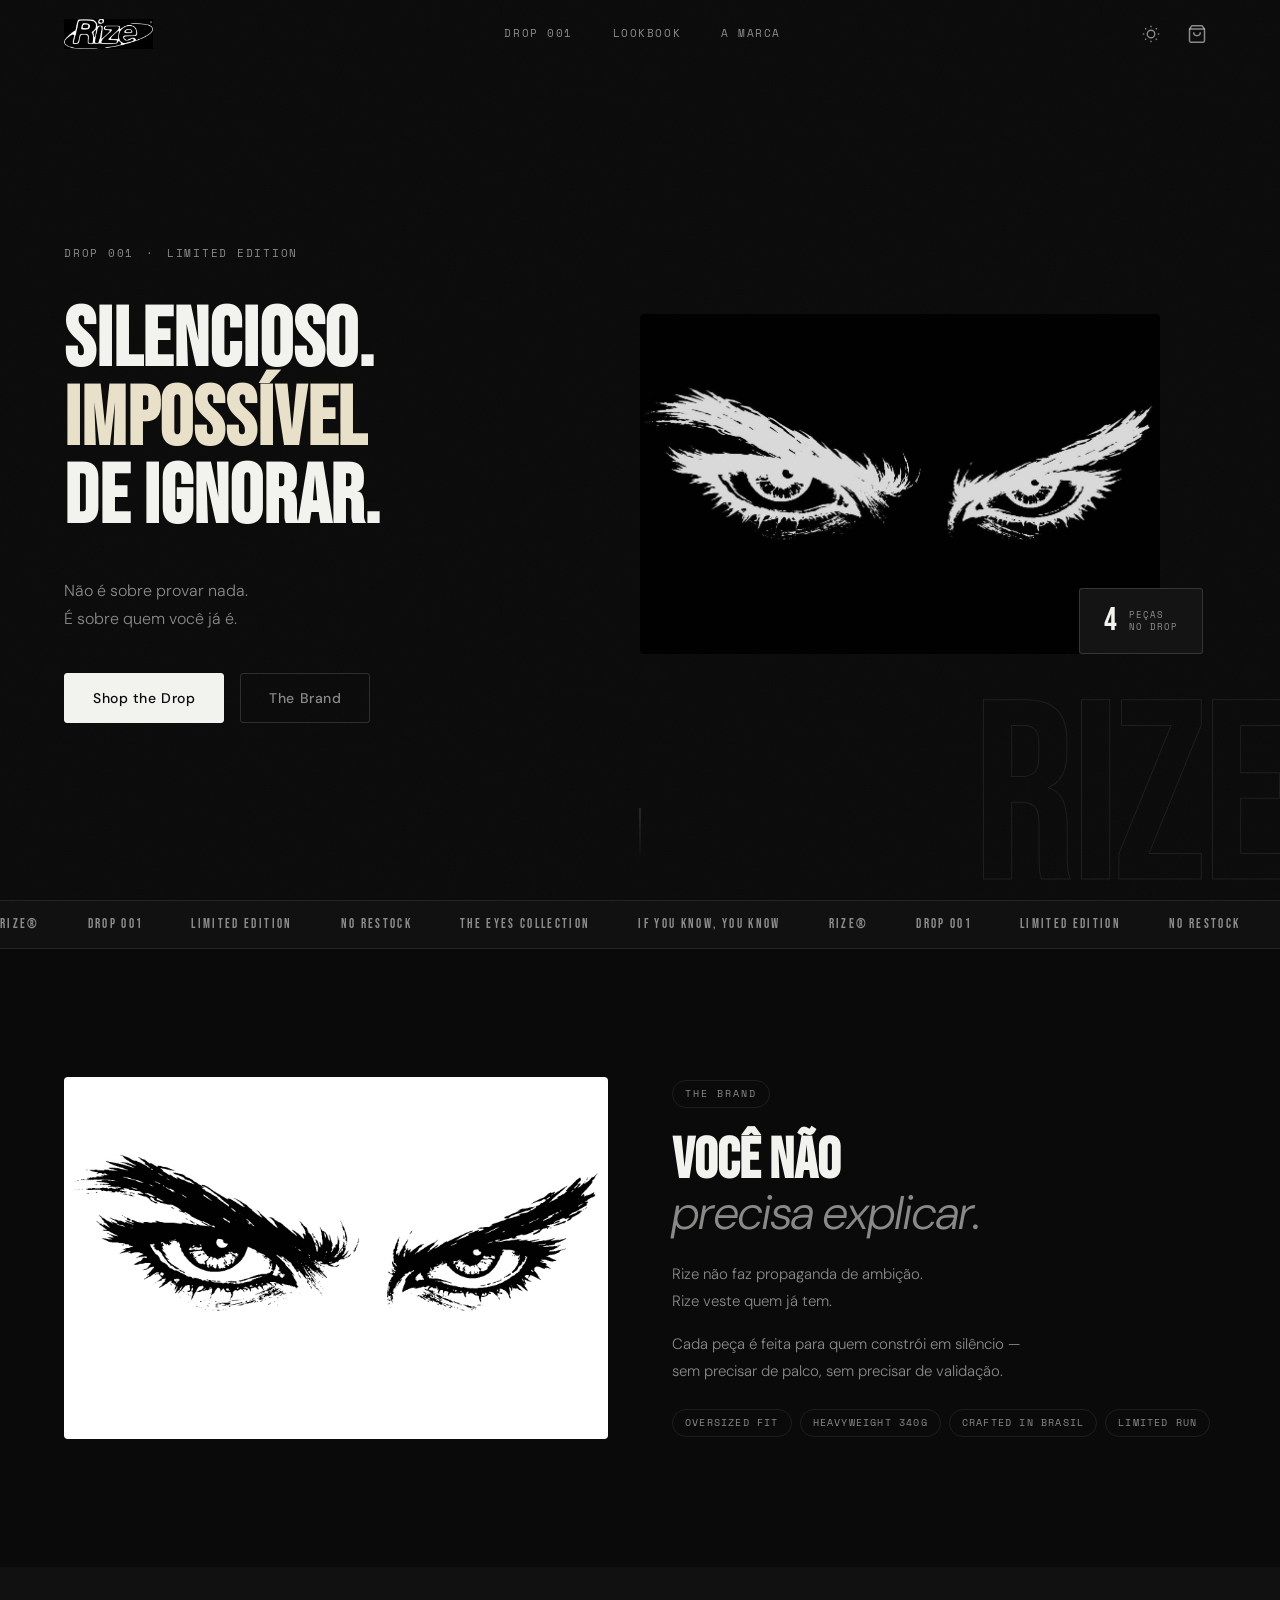
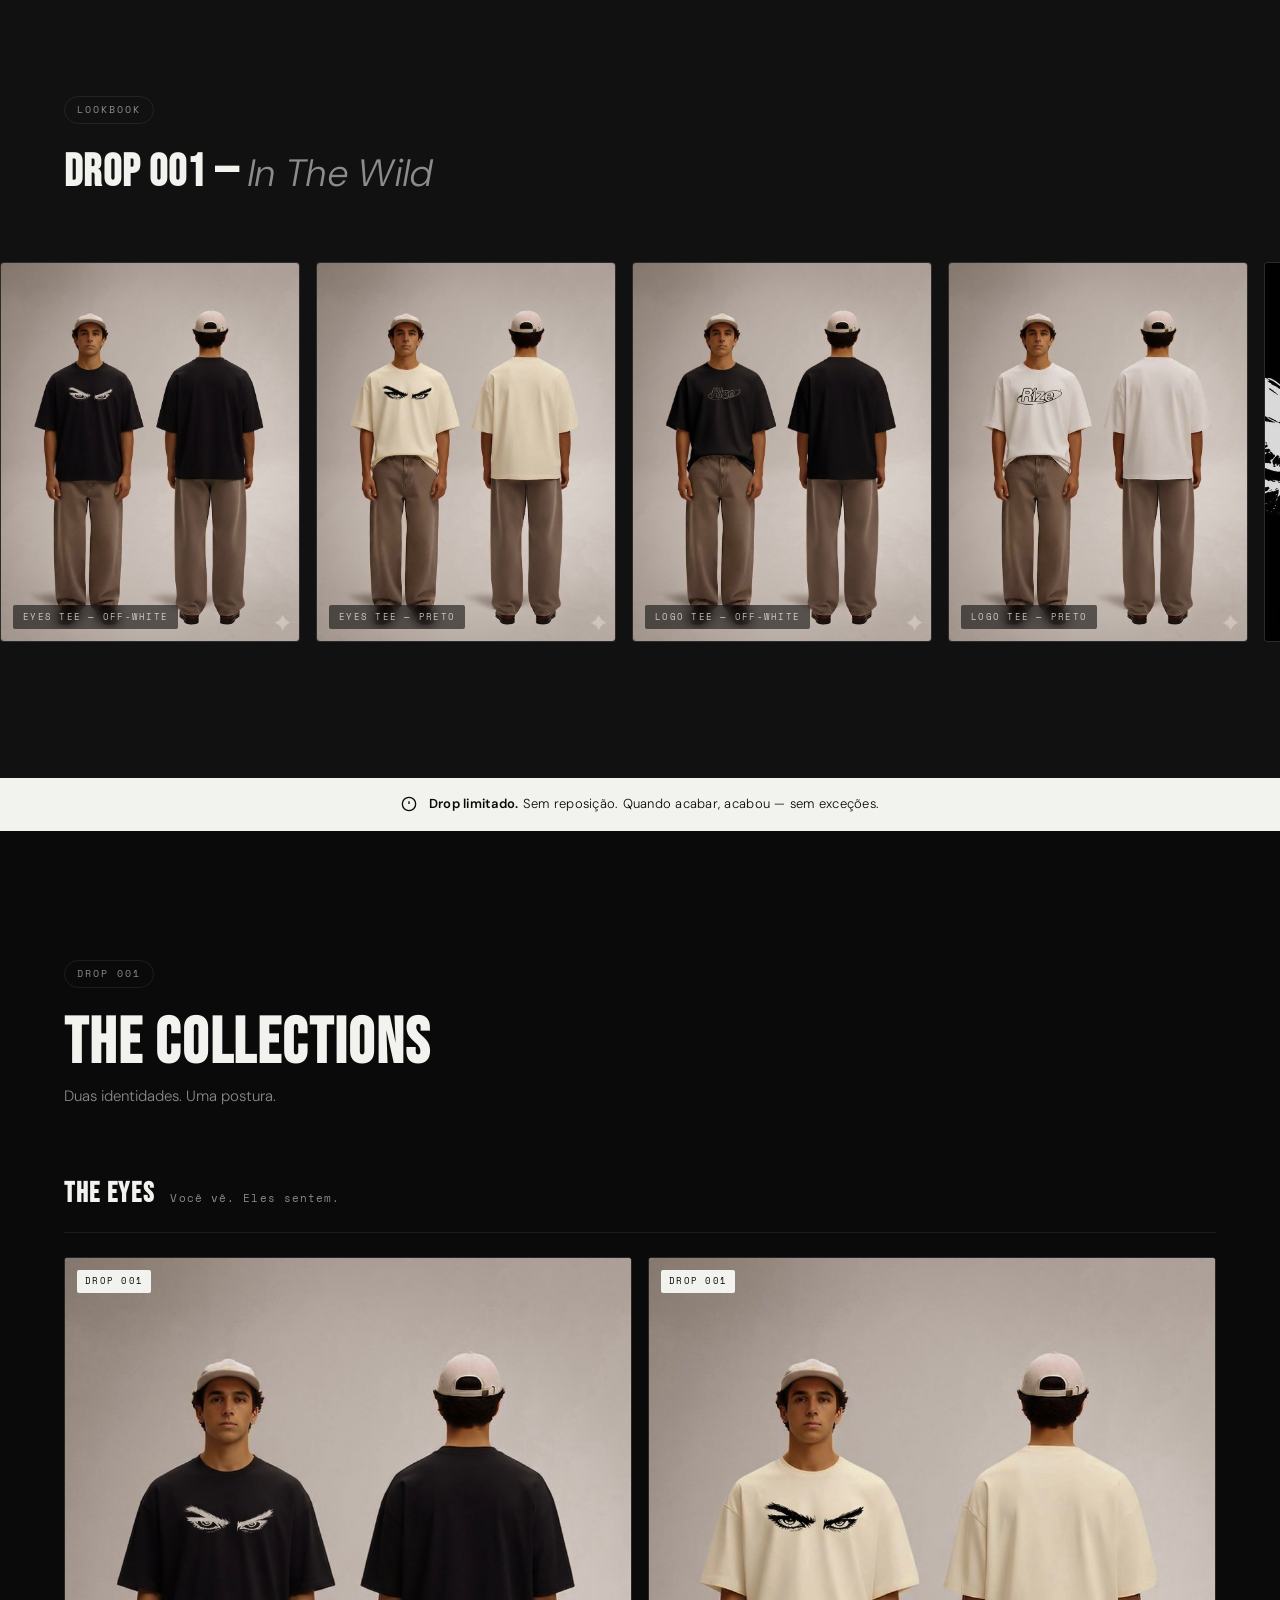
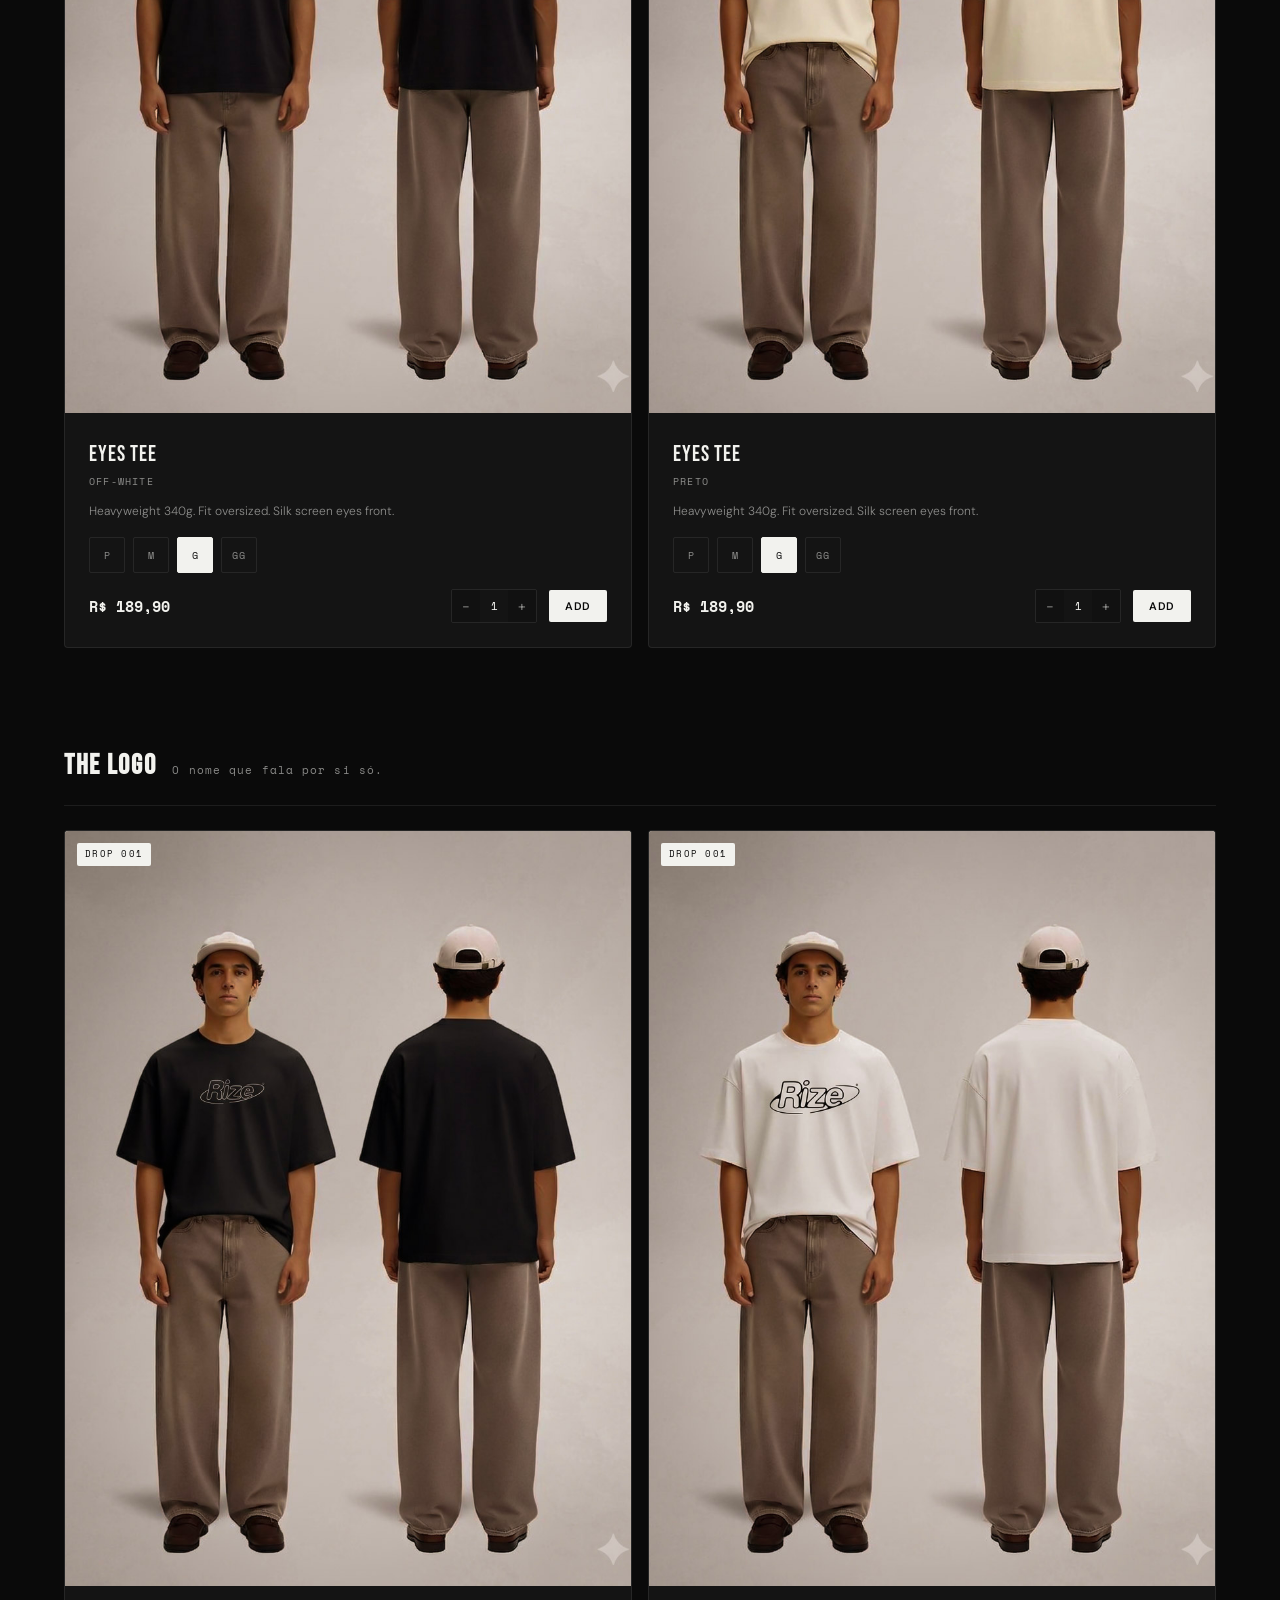
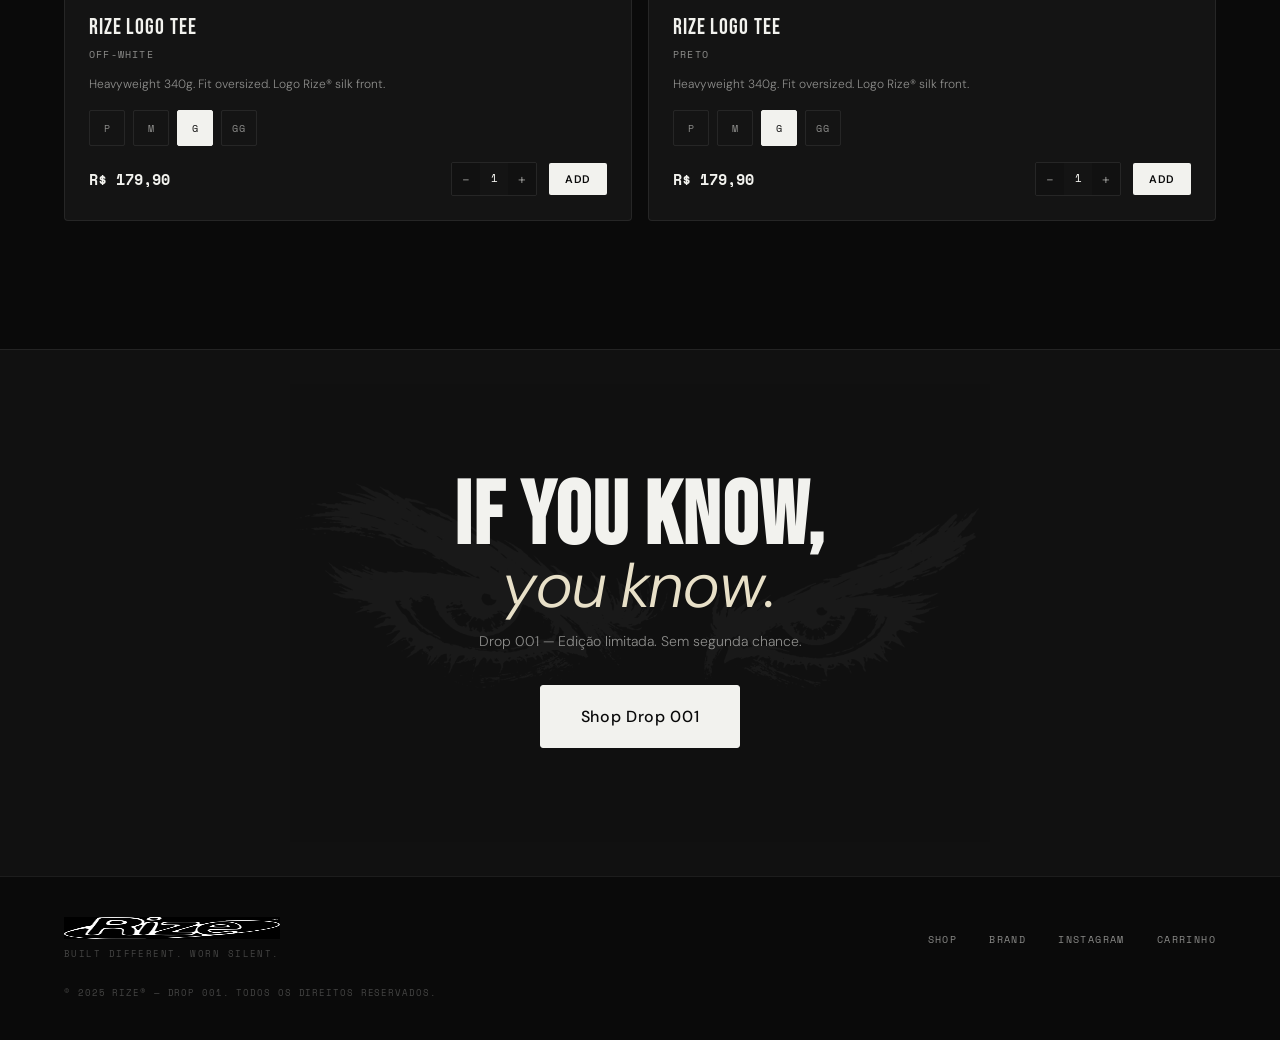
==== commit b5454042: "Add files via upload" ====
--- a/index.html
+++ b/index.html
@@ -1,321 +1,306 @@
 <!DOCTYPE html>
-<html lang="pt-BR">
+<html lang="pt-BR" data-theme="dark">
 <head>
   <meta charset="UTF-8" />
   <meta name="viewport" content="width=device-width, initial-scale=1.0" />
-  <title>Rize® — Drop 001</title>
-  <meta name="description" content="Não é sobre sorte. É sobre postura." />
-
-  <!-- Fonts -->
+  <title>Rize® — Drop 001 | The Eyes Collection</title>
+  <meta name="description" content="Drop 001. Edição limitada. Sem reposição." />
   <link rel="preconnect" href="https://fonts.googleapis.com" />
   <link rel="preconnect" href="https://fonts.gstatic.com" crossorigin />
   <link href="https://fonts.googleapis.com/css2?family=Bebas+Neue&family=DM+Sans:ital,wght@0,300;0,400;0,500;0,600;1,300&family=Space+Mono:wght@400;700&display=swap" rel="stylesheet" />
-
   <link rel="stylesheet" href="css/style.css" />
 </head>
 <body>
 
   <!-- ==============================
-       NAVIGATION
-  ============================== -->
-  <nav class="nav" id="nav">
-    <div class="nav__inner">
-      <a href="#" class="nav__logo">
-        <img src="assets/images/logo-white.png" alt="Rize" class="nav__logo-img" />
+       HEADER / NAV
+  ============================== -->
+  <header class="header" id="header">
+    <div class="header__inner">
+
+      <!-- Left: Logo -->
+      <a href="index.html" class="header__logo" aria-label="Rize Home">
+        <img src="assets/images/logo-white.png" alt="Rize®" class="header__logo-img header__logo-dark" />
+        <img src="assets/images/logo-black.png" alt="Rize®" class="header__logo-img header__logo-light" />
       </a>
-      <div class="nav__actions">
-        <button class="nav__cart-btn" id="cartToggle" aria-label="Abrir carrinho">
-          <svg width="22" height="22" viewBox="0 0 24 24" fill="none" stroke="currentColor" stroke-width="1.5">
+
+      <!-- Center: Nav Links (desktop) -->
+      <nav class="header__nav" aria-label="Main navigation">
+        <a href="#drop" class="header__nav-link">Drop 001</a>
+        <a href="#gallery" class="header__nav-link">Lookbook</a>
+        <a href="#identity" class="header__nav-link">A Marca</a>
+      </nav>
+
+      <!-- Right: Actions -->
+      <div class="header__actions">
+        <!-- Theme toggle -->
+        <button class="header__icon-btn" id="themeToggle" aria-label="Alternar tema">
+          <svg class="icon-moon" width="18" height="18" viewBox="0 0 24 24" fill="none" stroke="currentColor" stroke-width="1.8">
+            <path d="M21 12.79A9 9 0 1111.21 3 7 7 0 0021 12.79z"/>
+          </svg>
+          <svg class="icon-sun" width="18" height="18" viewBox="0 0 24 24" fill="none" stroke="currentColor" stroke-width="1.8">
+            <circle cx="12" cy="12" r="5"/>
+            <line x1="12" y1="1" x2="12" y2="3"/><line x1="12" y1="21" x2="12" y2="23"/>
+            <line x1="4.22" y1="4.22" x2="5.64" y2="5.64"/><line x1="18.36" y1="18.36" x2="19.78" y2="19.78"/>
+            <line x1="1" y1="12" x2="3" y2="12"/><line x1="21" y1="12" x2="23" y2="12"/>
+            <line x1="4.22" y1="19.78" x2="5.64" y2="18.36"/><line x1="18.36" y1="5.64" x2="19.78" y2="4.22"/>
+          </svg>
+        </button>
+
+        <!-- Cart -->
+        <button class="header__icon-btn header__cart-btn" id="cartToggle" aria-label="Carrinho">
+          <svg width="20" height="20" viewBox="0 0 24 24" fill="none" stroke="currentColor" stroke-width="1.8">
             <path d="M6 2L3 6v14a2 2 0 002 2h14a2 2 0 002-2V6l-3-4z"/>
             <line x1="3" y1="6" x2="21" y2="6"/>
             <path d="M16 10a4 4 0 01-8 0"/>
           </svg>
-          <span class="nav__cart-count" id="cartCount">0</span>
+          <span class="header__cart-badge" id="cartCount" aria-live="polite">0</span>
         </button>
-        <button class="nav__menu-btn" id="menuToggle" aria-label="Menu">
-          <span></span><span></span><span></span>
+
+        <!-- Mobile menu -->
+        <button class="header__menu-btn" id="menuToggle" aria-label="Menu" aria-expanded="false">
+          <span class="header__burger"></span>
         </button>
       </div>
     </div>
-    <!-- Mobile Menu -->
-    <div class="nav__mobile-menu" id="mobileMenu">
-      <a href="#drop" class="nav__mobile-link">Drop 001</a>
-      <a href="#identity" class="nav__mobile-link">A Marca</a>
-      <a href="#checkout" class="nav__mobile-link">Finalizar</a>
-    </div>
-  </nav>
-
-  <!-- ==============================
-       CART SIDEBAR
-  ============================== -->
-  <div class="cart-overlay" id="cartOverlay"></div>
-  <aside class="cart" id="cartSidebar">
-    <div class="cart__header">
-      <h3 class="cart__title">Seu carrinho</h3>
-      <button class="cart__close" id="cartClose">
-        <svg width="18" height="18" viewBox="0 0 24 24" fill="none" stroke="currentColor" stroke-width="2">
+
+    <!-- Mobile Nav -->
+    <div class="header__mobile" id="mobileNav" aria-hidden="true">
+      <a href="#drop" class="header__mobile-link">Drop 001</a>
+      <a href="#gallery" class="header__mobile-link">Lookbook</a>
+      <a href="#identity" class="header__mobile-link">A Marca</a>
+      <a href="pages/cart.html" class="header__mobile-link">Finalizar pedido →</a>
+    </div>
+  </header>
+
+  <!-- ==============================
+       HERO
+  ============================== -->
+  <section class="hero" id="hero">
+    <div class="hero__grain"></div>
+    <div class="hero__bg-word" aria-hidden="true">RIZE</div>
+
+    <div class="hero__content">
+      <div class="hero__eyebrow">
+        <span class="tag">Drop 001</span>
+        <span class="tag tag--dot" aria-hidden="true">·</span>
+        <span class="tag">Limited Edition</span>
+      </div>
+
+      <h1 class="hero__headline">
+        <span class="reveal-line">Silencioso.</span>
+        <span class="reveal-line accent-text">Impossível</span>
+        <span class="reveal-line">de ignorar.</span>
+      </h1>
+
+      <p class="hero__sub reveal-fade">
+        Não é sobre provar nada.<br />É sobre quem você já é.
+      </p>
+
+      <div class="hero__actions reveal-fade" style="--delay:.55s">
+        <a href="#drop" class="btn btn--primary">Shop the Drop</a>
+        <a href="#identity" class="btn btn--outline">The Brand</a>
+      </div>
+    </div>
+
+    <div class="hero__visual reveal-slide">
+      <div class="hero__img-frame">
+        <!-- Black bg eyes — looks great on dark naturally -->
+        <img src="assets/images/black-eye.png" alt="Rize® — The Eyes" class="hero__img" />
+      </div>
+      <div class="hero__stat-pill">
+        <span class="hero__stat-num">4</span>
+        <span class="hero__stat-label">peças<br />no drop</span>
+      </div>
+    </div>
+
+    <div class="hero__scroll-cue" aria-hidden="true">
+      <div class="hero__scroll-line"></div>
+    </div>
+  </section>
+
+  <!-- ==============================
+       TICKER
+  ============================== -->
+  <div class="ticker" aria-hidden="true">
+    <div class="ticker__track">
+      <span>RIZE®</span><span>DROP 001</span><span>LIMITED EDITION</span><span>NO RESTOCK</span><span>THE EYES COLLECTION</span><span>IF YOU KNOW, YOU KNOW</span>
+      <span>RIZE®</span><span>DROP 001</span><span>LIMITED EDITION</span><span>NO RESTOCK</span><span>THE EYES COLLECTION</span><span>IF YOU KNOW, YOU KNOW</span>
+      <span>RIZE®</span><span>DROP 001</span><span>LIMITED EDITION</span><span>NO RESTOCK</span><span>THE EYES COLLECTION</span><span>IF YOU KNOW, YOU KNOW</span>
+    </div>
+  </div>
+
+  <!-- ==============================
+       IDENTITY
+  ============================== -->
+  <section class="identity" id="identity">
+    <div class="container">
+      <div class="identity__grid">
+        <div class="identity__visual scroll-reveal">
+          <!-- White bg eyes — needs bg context for readability -->
+          <div class="identity__eyes-wrap">
+            <img src="assets/images/white-eye.png" alt="" aria-hidden="true" class="identity__eyes-img" />
+          </div>
+        </div>
+        <div class="identity__text scroll-reveal" style="--sr-delay:.15s">
+          <span class="label">The Brand</span>
+          <h2 class="identity__headline">
+            Você não<br /><em>precisa explicar.</em>
+          </h2>
+          <p class="body-text">
+            Rize não faz propaganda de ambição.<br />
+            Rize veste quem já tem.
+          </p>
+          <p class="body-text">
+            Cada peça é feita para quem constrói em silêncio —<br />
+            sem precisar de palco, sem precisar de validação.
+          </p>
+          <div class="identity__pills">
+            <span class="pill">Oversized fit</span>
+            <span class="pill">Heavyweight 340g</span>
+            <span class="pill">Crafted in Brasil</span>
+            <span class="pill">Limited run</span>
+          </div>
+        </div>
+      </div>
+    </div>
+  </section>
+
+  <!-- ==============================
+       AUTO CAROUSEL / LOOKBOOK
+  ============================== -->
+  <section class="gallery" id="gallery">
+    <div class="container">
+      <div class="gallery__header scroll-reveal">
+        <span class="label">Lookbook</span>
+        <h2 class="gallery__headline">Drop 001 — <em>In The Wild</em></h2>
+      </div>
+    </div>
+
+    <div class="autoplay-carousel">
+      <div class="autoplay-carousel__track" id="autoCarouselTrack">
+        <!-- Cloned for seamless loop — JS builds this -->
+      </div>
+    </div>
+  </section>
+
+  <!-- ==============================
+       SCARCITY
+  ============================== -->
+  <div class="scarcity-bar">
+    <div class="scarcity-bar__inner">
+      <svg width="16" height="16" viewBox="0 0 24 24" fill="none" stroke="currentColor" stroke-width="2" aria-hidden="true">
+        <circle cx="12" cy="12" r="10"/><line x1="12" y1="8" x2="12" y2="12"/><line x1="12" y1="16" x2="12.01" y2="16"/>
+      </svg>
+      <p><strong>Drop limitado.</strong> Sem reposição. Quando acabar, acabou — sem exceções.</p>
+    </div>
+  </div>
+
+  <!-- ==============================
+       PRODUCTS / DROP 001
+  ============================== -->
+  <section class="drop" id="drop">
+    <div class="container">
+      <div class="drop__header scroll-reveal">
+        <span class="label">Drop 001</span>
+        <h2 class="drop__headline">The Collections</h2>
+        <p class="drop__sub">Duas identidades. Uma postura.</p>
+      </div>
+
+      <!-- Collection: Eyes -->
+      <div class="collection scroll-reveal">
+        <div class="collection__header">
+          <h3 class="collection__name">The Eyes</h3>
+          <p class="collection__desc">Você vê. Eles sentem.</p>
+        </div>
+        <div class="products-grid" id="eyesGrid"></div>
+      </div>
+
+      <!-- Collection: Logo -->
+      <div class="collection scroll-reveal" style="--sr-delay:.1s">
+        <div class="collection__header">
+          <h3 class="collection__name">The Logo</h3>
+          <p class="collection__desc">O nome que fala por si só.</p>
+        </div>
+        <div class="products-grid" id="logoGrid"></div>
+      </div>
+    </div>
+  </section>
+
+  <!-- ==============================
+       FINAL CTA
+  ============================== -->
+  <section class="cta-final">
+    <div class="cta-final__eyes-bg" aria-hidden="true">
+      <img src="assets/images/black-eye.png" alt="" />
+    </div>
+    <div class="container">
+      <div class="cta-final__content scroll-reveal">
+        <h2 class="cta-final__headline">
+          If you know,<br /><em>you know.</em>
+        </h2>
+        <p class="cta-final__sub">Drop 001 — Edição limitada. Sem segunda chance.</p>
+        <a href="#drop" class="btn btn--primary btn--lg">Shop Drop 001</a>
+      </div>
+    </div>
+  </section>
+
+  <!-- ==============================
+       FOOTER
+  ============================== -->
+  <footer class="footer">
+    <div class="container">
+      <div class="footer__inner">
+        <div class="footer__brand">
+          <img src="assets/images/logo-white.png" alt="Rize®" class="footer__logo footer__logo-dark" />
+          <img src="assets/images/logo-black.png" alt="Rize®" class="footer__logo footer__logo-light" />
+          <p class="footer__tagline">Built different. Worn silent.</p>
+        </div>
+        <div class="footer__links">
+          <a href="#drop" class="footer__link">Shop</a>
+          <a href="#identity" class="footer__link">Brand</a>
+          <a href="https://instagram.com" target="_blank" rel="noopener" class="footer__link">Instagram</a>
+          <a href="pages/cart.html" class="footer__link">Carrinho</a>
+        </div>
+        <p class="footer__copy">© 2025 Rize® — Drop 001. Todos os direitos reservados.</p>
+      </div>
+    </div>
+  </footer>
+
+  <!-- ==============================
+       CART DRAWER (sidebar)
+  ============================== -->
+  <div class="drawer-overlay" id="drawerOverlay"></div>
+  <aside class="cart-drawer" id="cartDrawer" aria-label="Carrinho">
+    <div class="cart-drawer__header">
+      <h3 class="cart-drawer__title">Your Bag</h3>
+      <button class="cart-drawer__close" id="cartClose" aria-label="Fechar carrinho">
+        <svg width="16" height="16" viewBox="0 0 24 24" fill="none" stroke="currentColor" stroke-width="2">
           <line x1="18" y1="6" x2="6" y2="18"/><line x1="6" y1="6" x2="18" y2="18"/>
         </svg>
       </button>
     </div>
-    <div class="cart__items" id="cartItems">
-      <p class="cart__empty">Nenhum item adicionado.</p>
-    </div>
-    <div class="cart__footer" id="cartFooter" style="display:none">
-      <div class="cart__total">
-        <span>Total</span>
-        <span id="cartTotal">R$ 0,00</span>
-      </div>
-      <a href="#checkout" class="btn btn--white cart__checkout-btn" id="cartCheckoutBtn">
-        Finalizar pedido
+    <div class="cart-drawer__items" id="drawerItems">
+      <p class="cart-drawer__empty">Seu carrinho está vazio.</p>
+    </div>
+    <div class="cart-drawer__footer" id="drawerFooter" style="display:none">
+      <div class="cart-drawer__subtotal">
+        <span>Subtotal</span>
+        <span id="drawerSubtotal">R$ 0,00</span>
+      </div>
+      <a href="pages/cart.html" class="btn btn--primary btn--full">
+        Finalizar pedido →
       </a>
+      <p class="cart-drawer__note">Entrega via WhatsApp. Rápido e seguro.</p>
     </div>
   </aside>
 
-  <!-- ==============================
-       HERO SECTION
-  ============================== -->
-  <section class="hero" id="hero">
-    <!-- Grain overlay -->
-    <div class="hero__grain"></div>
-
-    <!-- Animated background text -->
-    <div class="hero__bg-text" aria-hidden="true">RIZE</div>
-
-    <div class="hero__content">
-      <div class="hero__eyebrow">
-        <span class="hero__tag">Drop 001</span>
-        <span class="hero__tag hero__tag--dot">●</span>
-        <span class="hero__tag">Edição Limitada</span>
-      </div>
-
-      <h1 class="hero__headline">
-        <span class="hero__line" data-reveal>Silencioso.</span>
-        <span class="hero__line hero__line--accent" data-reveal>Impossível</span>
-        <span class="hero__line" data-reveal>de ignorar.</span>
-      </h1>
-
-      <p class="hero__sub" data-reveal>
-        Não é sobre provar nada.<br />É sobre quem você já é.
-      </p>
-
-      <div class="hero__ctas" data-reveal>
-        <a href="#drop" class="btn btn--primary">Ver o drop</a>
-        <a href="#identity" class="btn btn--ghost">A marca</a>
-      </div>
-    </div>
-
-    <!-- Hero image -->
-    <div class="hero__visual" data-reveal>
-      <div class="hero__img-wrap">
-        <img src="assets/images/lifestyle.png" alt="Rize Drop 001 — Lifestyle" class="hero__img" />
-        <div class="hero__img-badge">
-          <img src="assets/images/eyes.png" alt="Rize Eyes" />
-        </div>
-      </div>
-    </div>
-
-    <!-- Scroll indicator -->
-    <div class="hero__scroll" aria-hidden="true">
-      <div class="hero__scroll-line"></div>
-    </div>
-  </section>
-
-  <!-- ==============================
-       MARQUEE
-  ============================== -->
-  <div class="marquee" aria-hidden="true">
-    <div class="marquee__track">
-      <span>RIZE®</span><span>DROP 001</span><span>EDIÇÃO LIMITADA</span>
-      <span>SEM REPOSIÇÃO</span><span>SE VOCÊ SABE, VOCÊ SABE</span>
-      <span>RIZE®</span><span>DROP 001</span><span>EDIÇÃO LIMITADA</span>
-      <span>SEM REPOSIÇÃO</span><span>SE VOCÊ SABE, VOCÊ SABE</span>
-      <span>RIZE®</span><span>DROP 001</span><span>EDIÇÃO LIMITADA</span>
-      <span>SEM REPOSIÇÃO</span><span>SE VOCÊ SABE, VOCÊ SABE</span>
-    </div>
-  </div>
-
-  <!-- ==============================
-       IDENTITY SECTION
-  ============================== -->
-  <section class="identity" id="identity">
-    <div class="identity__inner">
-      <div class="identity__eyes">
-        <img src="assets/images/eyes.png" alt="" aria-hidden="true" class="identity__eyes-img" />
-      </div>
-
-      <div class="identity__text">
-        <span class="section-label">A marca</span>
-        <h2 class="identity__headline">
-          Você não<br /><em>precisa explicar.</em>
-        </h2>
-        <p class="identity__body">
-          Rize não faz propaganda de ambição.<br />
-          Rize veste quem já tem.
-        </p>
-        <p class="identity__body">
-          Cada peça é feita pra quem constrói em silêncio.<br />
-          Sem precisar de palco.
-        </p>
-        <div class="identity__pills">
-          <span class="pill">Oversized fit</span>
-          <span class="pill">Heavyweight cotton</span>
-          <span class="pill">Crafted in Brasil</span>
-        </div>
-      </div>
-    </div>
-  </section>
-
-  <!-- ==============================
-       CAROUSEL / GALLERY
-  ============================== -->
-  <section class="gallery" id="gallery">
-    <div class="gallery__header">
-      <span class="section-label">Lifestyle</span>
-      <h2 class="gallery__headline">Drop 001 — <em>nos seus olhos</em></h2>
-    </div>
-
-    <div class="carousel" id="carousel">
-      <div class="carousel__track" id="carouselTrack">
-        <!-- Cards generated via JS -->
-      </div>
-    </div>
-  </section>
-
-  <!-- ==============================
-       SCARCITY BANNER
-  ============================== -->
-  <div class="scarcity">
-    <div class="scarcity__inner">
-      <div class="scarcity__icon">
-        <svg width="20" height="20" viewBox="0 0 24 24" fill="none" stroke="currentColor" stroke-width="2">
-          <circle cx="12" cy="12" r="10"/><line x1="12" y1="8" x2="12" y2="12"/><line x1="12" y1="16" x2="12.01" y2="16"/>
-        </svg>
-      </div>
-      <p class="scarcity__text">
-        <strong>Drop limitado.</strong> Sem reposição. Quando acabar, acabou.
-      </p>
-    </div>
-  </div>
-
-  <!-- ==============================
-       PRODUCTS / DROP SECTION
-  ============================== -->
-  <section class="drop" id="drop">
-    <div class="drop__inner">
-      <div class="drop__header">
-        <span class="section-label">Drop 001</span>
-        <h2 class="drop__headline">The Eyes Collection</h2>
-        <p class="drop__sub">Você vê. Eles sentem.</p>
-      </div>
-
-      <div class="drop__grid" id="productsGrid">
-        <!-- Cards generated via JS -->
-      </div>
-    </div>
-  </section>
-
-  <!-- ==============================
-       CHECKOUT SECTION
-  ============================== -->
-  <section class="checkout" id="checkout">
-    <div class="checkout__inner">
-      <div class="checkout__left">
-        <span class="section-label">Finalizar pedido</span>
-        <h2 class="checkout__headline">Um passo.<br /><em>Seu look.</em></h2>
-        <p class="checkout__sub">
-          Seu pedido vai direto pro nosso WhatsApp.<br />
-          Rápido. Sem complicação.
-        </p>
-
-        <div class="checkout__order-summary" id="checkoutSummary">
-          <p class="checkout__empty-cart">Adicione produtos ao carrinho para continuar.</p>
-        </div>
-      </div>
-
-      <div class="checkout__right">
-        <div class="checkout__form-wrap">
-          <div class="form-group">
-            <label for="nome" class="form-label">Nome completo</label>
-            <input type="text" id="nome" name="nome" class="form-input" placeholder="João Silva" autocomplete="name" />
-          </div>
-          <div class="form-group">
-            <label for="telefone" class="form-label">WhatsApp</label>
-            <input type="tel" id="telefone" name="telefone" class="form-input" placeholder="(48) 99999-9999" autocomplete="tel" />
-          </div>
-          <div class="form-row">
-            <div class="form-group">
-              <label for="cep" class="form-label">CEP</label>
-              <input type="text" id="cep" name="cep" class="form-input" placeholder="88000-000" maxlength="9" />
-            </div>
-            <div class="form-group">
-              <label for="cidade" class="form-label">Cidade</label>
-              <input type="text" id="cidade" name="cidade" class="form-input" placeholder="Florianópolis" autocomplete="address-level2" />
-            </div>
-          </div>
-          <div class="form-row">
-            <div class="form-group">
-              <label for="estado" class="form-label">Estado</label>
-              <input type="text" id="estado" name="estado" class="form-input form-input--sm" placeholder="SC" maxlength="2" />
-            </div>
-            <div class="form-group form-group--grow">
-              <label for="endereco" class="form-label">Endereço</label>
-              <input type="text" id="endereco" name="endereco" class="form-input" placeholder="Rua, número, bairro" autocomplete="street-address" />
-            </div>
-          </div>
-          <div class="form-group">
-            <label for="tamanho" class="form-label">Tamanho</label>
-            <div class="size-picker" id="sizePicker">
-              <button type="button" class="size-btn" data-size="P">P</button>
-              <button type="button" class="size-btn" data-size="M">M</button>
-              <button type="button" class="size-btn active" data-size="G">G</button>
-              <button type="button" class="size-btn" data-size="GG">GG</button>
-            </div>
-          </div>
-
-          <button type="button" class="btn btn--whatsapp btn--full" id="whatsappBtn">
-            <svg width="20" height="20" viewBox="0 0 24 24" fill="currentColor">
-              <path d="M17.472 14.382c-.297-.149-1.758-.867-2.03-.967-.273-.099-.471-.148-.67.15-.197.297-.767.966-.94 1.164-.173.199-.347.223-.644.075-.297-.15-1.255-.463-2.39-1.475-.883-.788-1.48-1.761-1.653-2.059-.173-.297-.018-.458.13-.606.134-.133.298-.347.446-.52.149-.174.198-.298.298-.497.099-.198.05-.371-.025-.52-.075-.149-.669-1.612-.916-2.207-.242-.579-.487-.5-.669-.51-.173-.008-.371-.01-.57-.01-.198 0-.52.074-.792.372-.272.297-1.04 1.016-1.04 2.479 0 1.462 1.065 2.875 1.213 3.074.149.198 2.096 3.2 5.077 4.487.709.306 1.262.489 1.694.625.712.227 1.36.195 1.871.118.571-.085 1.758-.719 2.006-1.413.248-.694.248-1.289.173-1.413-.074-.124-.272-.198-.57-.347m-5.421 7.403h-.004a9.87 9.87 0 01-5.031-1.378l-.361-.214-3.741.982.998-3.648-.235-.374a9.86 9.86 0 01-1.51-5.26c.001-5.45 4.436-9.884 9.888-9.884 2.64 0 5.122 1.03 6.988 2.898a9.825 9.825 0 012.893 6.994c-.003 5.45-4.437 9.884-9.885 9.884m8.413-18.297A11.815 11.815 0 0012.05 0C5.495 0 .16 5.335.157 11.892c0 2.096.547 4.142 1.588 5.945L.057 24l6.305-1.654a11.882 11.882 0 005.683 1.448h.005c6.554 0 11.89-5.335 11.893-11.893a11.821 11.821 0 00-3.48-8.413z"/>
-            </svg>
-            Finalizar pedido via WhatsApp
-          </button>
-        </div>
-      </div>
-    </div>
-  </section>
-
-  <!-- ==============================
-       FINAL CTA
-  ============================== -->
-  <section class="cta-final">
-    <div class="cta-final__inner">
-      <div class="cta-final__eyes" aria-hidden="true">
-        <img src="assets/images/eyes.png" alt="" />
-      </div>
-      <h2 class="cta-final__headline">
-        Se você sabe,<br /><em>você sabe.</em>
-      </h2>
-      <a href="#drop" class="btn btn--primary btn--lg">Ver o drop agora</a>
-    </div>
-  </section>
-
-  <!-- ==============================
-       FOOTER
-  ============================== -->
-  <footer class="footer">
-    <div class="footer__inner">
-      <div class="footer__logo">
-        <img src="assets/images/logo-white.png" alt="Rize" />
-      </div>
-      <p class="footer__copy">
-        © 2025 Rize®. Drop 001 — Edição limitada. Sem reposição.
-      </p>
-      <div class="footer__links">
-        <a href="https://instagram.com" target="_blank" rel="noopener" class="footer__link">Instagram</a>
-      </div>
-    </div>
-  </footer>
-
-  <script src="js/script.js"></script>
+  <!-- Toast -->
+  <div class="toast" id="toast" role="status" aria-live="polite"></div>
+
+  <script src="js/data.js"></script>
+  <script src="js/cart.js"></script>
+  <script src="js/ui.js"></script>
+  <script src="js/main.js"></script>
 </body>
 </html>
--- a/css/style.css
+++ b/css/style.css
@@ -1,108 +1,171 @@
 /* ============================================================
-   RIZE® — Drop 001
-   style.css — Premium Streetwear Landing Page
+   RIZE® — Drop 001 v2
+   style.css — Complete design system with dark/light themes
    ============================================================ */
 
 /* ========================
-   1. CUSTOM PROPERTIES
+   CSS CUSTOM PROPERTIES
    ======================== */
 :root {
-  /* Colors */
-  --c-black:      #0a0a0a;
-  --c-black-mid:  #111111;
-  --c-black-soft: #1a1a1a;
+  /* Typography */
+  --f-display: 'Bebas Neue', sans-serif;
+  --f-body:    'DM Sans', sans-serif;
+  --f-mono:    'Space Mono', monospace;
+
+  /* Spacing (8px grid) */
+  --s-1: 4px;  --s-2: 8px;   --s-3: 12px;
+  --s-4: 16px; --s-5: 24px;  --s-6: 32px;
+  --s-7: 40px; --s-8: 64px;  --s-9: 96px; --s-10: 128px;
+
+  /* Layout */
+  --max-w: 1200px;
+  --nav-h: 68px;
+  --radius: 3px;
+
+  /* Transitions */
+  --ease: cubic-bezier(0.16, 1, 0.3, 1);
+  --ease-in: cubic-bezier(0.4, 0, 1, 1);
+  --t-fast: 0.2s;
+  --t-med:  0.35s;
+  --t-slow: 0.65s;
+}
+
+/* ========================
+   DARK THEME (default)
+   ======================== */
+[data-theme="dark"] {
+  --c-bg:         #0a0a0a;
+  --c-bg-2:       #111111;
+  --c-bg-3:       #191919;
   --c-surface:    #141414;
-  --c-border:     rgba(255,255,255,0.07);
-  --c-white:      #f5f5f0;
-  --c-white-dim:  rgba(245,245,240,0.6);
-  --c-white-faint:rgba(245,245,240,0.12);
-  --c-accent:     #e8e0c8;    /* warm off-white, premium */
-  --c-green:      #25D366;    /* WhatsApp green */
-
-  /* Typography */
-  --f-display:    'Bebas Neue', sans-serif;
-  --f-body:       'DM Sans', sans-serif;
-  --f-mono:       'Space Mono', monospace;
-
-  /* Spacing */
-  --s-xs:   4px;
-  --s-sm:   8px;
-  --s-md:   16px;
-  --s-lg:   24px;
-  --s-xl:   40px;
-  --s-2xl:  64px;
-  --s-3xl:  96px;
-  --s-4xl:  128px;
-
-  /* Layout */
-  --max-w:  1200px;
-  --nav-h:  64px;
-
-  /* Transitions */
-  --ease-out: cubic-bezier(0.16, 1, 0.3, 1);
-  --ease-in:  cubic-bezier(0.4, 0, 1, 1);
-}
-
-/* ========================
-   2. RESET & BASE
-   ======================== */
-*, *::before, *::after {
-  box-sizing: border-box;
-  margin: 0;
-  padding: 0;
-}
-
-html {
-  scroll-behavior: smooth;
-  font-size: 16px;
-}
+  --c-border:     rgba(255,255,255,0.08);
+  --c-border-md:  rgba(255,255,255,0.14);
+
+  --c-text:       #f2f2ee;
+  --c-text-dim:   rgba(242,242,238,0.55);
+  --c-text-faint: rgba(242,242,238,0.25);
+
+  --c-accent:     #e8e0c8;
+  --c-accent-dim: rgba(232,224,200,0.7);
+
+  --c-btn-bg:     #f2f2ee;
+  --c-btn-text:   #0a0a0a;
+  --c-btn-hover:  #e8e0c8;
+
+  --c-scarcity-bg:   #f2f2ee;
+  --c-scarcity-text: #0a0a0a;
+
+  --c-ticker-bg:  #111111;
+
+  /* Product card bg context for photos with background */
+  --c-product-bg: #f0ede6;
+
+  --shadow-sm: 0 2px 12px rgba(0,0,0,0.4);
+  --shadow-md: 0 8px 32px rgba(0,0,0,0.5);
+  --shadow-lg: 0 20px 60px rgba(0,0,0,0.6);
+}
+
+/* ========================
+   LIGHT THEME
+   ======================== */
+[data-theme="light"] {
+  --c-bg:         #f7f5f0;
+  --c-bg-2:       #edeae3;
+  --c-bg-3:       #e3e0d8;
+  --c-surface:    #ffffff;
+  --c-border:     rgba(0,0,0,0.08);
+  --c-border-md:  rgba(0,0,0,0.14);
+
+  --c-text:       #0f0f0f;
+  --c-text-dim:   rgba(15,15,15,0.55);
+  --c-text-faint: rgba(15,15,15,0.3);
+
+  --c-accent:     #5a4a2a;
+  --c-accent-dim: rgba(90,74,42,0.7);
+
+  --c-btn-bg:     #0f0f0f;
+  --c-btn-text:   #f7f5f0;
+  --c-btn-hover:  #2a2a2a;
+
+  --c-scarcity-bg:   #0f0f0f;
+  --c-scarcity-text: #f7f5f0;
+
+  --c-ticker-bg:  #edeae3;
+
+  --c-product-bg: #f0ede6;
+
+  --shadow-sm: 0 2px 12px rgba(0,0,0,0.08);
+  --shadow-md: 0 8px 32px rgba(0,0,0,0.1);
+  --shadow-lg: 0 20px 60px rgba(0,0,0,0.15);
+}
+
+/* ========================
+   RESET & BASE
+   ======================== */
+*, *::before, *::after { box-sizing: border-box; margin: 0; padding: 0; }
+
+html { scroll-behavior: smooth; font-size: 16px; }
 
 body {
-  background-color: var(--c-black);
-  color: var(--c-white);
+  background-color: var(--c-bg);
+  color: var(--c-text);
   font-family: var(--f-body);
   font-weight: 300;
   line-height: 1.6;
   overflow-x: hidden;
   -webkit-font-smoothing: antialiased;
-}
-
-img {
-  max-width: 100%;
-  display: block;
-}
-
-a {
-  text-decoration: none;
-  color: inherit;
-}
-
-button {
-  border: none;
-  background: none;
-  cursor: pointer;
-  font-family: inherit;
-}
-
-/* ========================
-   3. TYPOGRAPHY
-   ======================== */
-.section-label {
+  transition: background-color 0.35s ease, color 0.35s ease;
+}
+
+img { max-width: 100%; display: block; }
+a { text-decoration: none; color: inherit; }
+button { border: none; background: none; cursor: pointer; font-family: inherit; }
+
+/* ========================
+   LAYOUT
+   ======================== */
+.container {
+  max-width: var(--max-w);
+  margin: 0 auto;
+  padding: 0 var(--s-5);
+}
+
+/* ========================
+   TYPOGRAPHY TOKENS
+   ======================== */
+.label {
   display: inline-block;
   font-family: var(--f-mono);
-  font-size: 11px;
-  font-weight: 400;
+  font-size: 10px;
   letter-spacing: 0.2em;
   text-transform: uppercase;
-  color: var(--c-white-dim);
-  padding: 6px 12px;
+  color: var(--c-text-dim);
   border: 1px solid var(--c-border);
+  padding: 5px 12px;
   border-radius: 100px;
-  margin-bottom: var(--s-lg);
-}
-
-/* ========================
-   4. BUTTONS
+  margin-bottom: var(--s-5);
+}
+
+.tag {
+  font-family: var(--f-mono);
+  font-size: 11px;
+  letter-spacing: 0.16em;
+  text-transform: uppercase;
+  color: var(--c-text-dim);
+}
+.tag--dot { margin: 0 4px; }
+
+.body-text {
+  font-size: 15px;
+  color: var(--c-text-dim);
+  line-height: 1.8;
+  margin-bottom: var(--s-4);
+}
+
+.accent-text { color: var(--c-accent); }
+
+/* ========================
+   BUTTONS
    ======================== */
 .btn {
   display: inline-flex;
@@ -113,318 +176,243 @@
   font-weight: 500;
   font-size: 14px;
   letter-spacing: 0.04em;
-  padding: 14px 28px;
-  border-radius: 3px;
+  padding: 13px 28px;
+  border-radius: var(--radius);
   cursor: pointer;
-  transition: all 0.25s var(--ease-out);
+  transition: all var(--t-fast) var(--ease);
   white-space: nowrap;
+  border: 1px solid transparent;
 }
 
 .btn--primary {
-  background: var(--c-white);
-  color: var(--c-black);
-  border: 1px solid var(--c-white);
+  background: var(--c-btn-bg);
+  color: var(--c-btn-text);
+  border-color: var(--c-btn-bg);
 }
 .btn--primary:hover {
-  background: var(--c-accent);
+  background: var(--c-btn-hover);
+  border-color: var(--c-btn-hover);
   transform: translateY(-1px);
-}
-
-.btn--ghost {
+  box-shadow: var(--shadow-sm);
+}
+
+.btn--outline {
   background: transparent;
-  color: var(--c-white-dim);
-  border: 1px solid var(--c-border);
-}
-.btn--ghost:hover {
-  color: var(--c-white);
-  border-color: rgba(255,255,255,0.25);
-}
-
-.btn--white {
-  background: var(--c-white);
-  color: var(--c-black);
-  border: 1px solid var(--c-white);
-}
-.btn--white:hover {
-  background: var(--c-accent);
-}
+  color: var(--c-text-dim);
+  border-color: var(--c-border-md);
+}
+.btn--outline:hover { color: var(--c-text); border-color: var(--c-text-dim); }
 
 .btn--whatsapp {
-  background: var(--c-green);
+  background: #25D366;
   color: #fff;
   font-size: 15px;
   font-weight: 600;
-  padding: 16px 32px;
-  border-radius: 3px;
   letter-spacing: 0;
+  padding: 16px 28px;
+  border: none;
 }
 .btn--whatsapp:hover {
   background: #1ebe5c;
   transform: translateY(-1px);
-  box-shadow: 0 8px 32px rgba(37,211,102,0.25);
-}
-
-.btn--full { width: 100%; }
-.btn--lg { padding: 18px 40px; font-size: 16px; }
-
-/* ========================
-   5. NAV
-   ======================== */
-.nav {
+  box-shadow: 0 8px 24px rgba(37,211,102,0.3);
+}
+
+.btn--full  { width: 100%; }
+.btn--lg    { padding: 18px 40px; font-size: 16px; }
+.btn--sm    { padding: 9px 18px; font-size: 12px; }
+
+/* ========================
+   THEME TOGGLE ICONS
+   ======================== */
+[data-theme="dark"]  .icon-sun  { display: block; }
+[data-theme="dark"]  .icon-moon { display: none; }
+[data-theme="light"] .icon-sun  { display: none; }
+[data-theme="light"] .icon-moon { display: block; }
+
+/* Logo visibility */
+[data-theme="dark"]  .header__logo-light { display: none; }
+[data-theme="dark"]  .header__logo-dark  { display: block; }
+[data-theme="light"] .header__logo-dark  { display: none; }
+[data-theme="light"] .header__logo-light { display: block; }
+
+[data-theme="dark"]  .footer__logo-light { display: none; }
+[data-theme="dark"]  .footer__logo-dark  { display: block; }
+[data-theme="light"] .footer__logo-dark  { display: none; }
+[data-theme="light"] .footer__logo-light { display: block; }
+
+/* ========================
+   HEADER
+   ======================== */
+.header {
   position: fixed;
   top: 0;
   left: 0;
   right: 0;
   z-index: 100;
   height: var(--nav-h);
-  transition: background 0.4s ease, border-color 0.4s ease;
+  transition: background 0.4s ease, border-color 0.4s ease, box-shadow 0.4s ease;
   border-bottom: 1px solid transparent;
 }
 
-.nav.scrolled {
-  background: rgba(10,10,10,0.92);
-  backdrop-filter: blur(16px);
+.header.scrolled {
+  background: var(--c-bg);
   border-bottom-color: var(--c-border);
-}
-
-.nav__inner {
+  box-shadow: var(--shadow-sm);
+}
+
+.header__inner {
   max-width: var(--max-w);
   margin: 0 auto;
-  padding: 0 var(--s-lg);
+  padding: 0 var(--s-5);
   height: 100%;
   display: flex;
   align-items: center;
   justify-content: space-between;
-}
-
-.nav__logo-img {
-  height: 32px;
-  width: auto;
-  /* Logo has black background — invert to show on dark bg */
-  filter: invert(0);
-}
-
-.nav__actions {
-  display: flex;
-  align-items: center;
-  gap: var(--s-md);
-}
-
-.nav__cart-btn {
+  gap: var(--s-5);
+}
+
+.header__logo { flex-shrink: 0; }
+.header__logo-img { height: 30px; width: auto; }
+
+/* Desktop nav */
+.header__nav {
+  display: flex;
+  align-items: center;
+  gap: var(--s-7);
+}
+
+.header__nav-link {
+  font-family: var(--f-mono);
+  font-size: 11px;
+  letter-spacing: 0.14em;
+  text-transform: uppercase;
+  color: var(--c-text-dim);
+  transition: color var(--t-fast);
   position: relative;
-  color: var(--c-white);
-  padding: 6px;
+}
+.header__nav-link::after {
+  content: '';
+  position: absolute;
+  bottom: -3px;
+  left: 0;
+  right: 0;
+  height: 1px;
+  background: var(--c-text);
+  transform: scaleX(0);
+  transition: transform var(--t-fast) var(--ease);
+}
+.header__nav-link:hover { color: var(--c-text); }
+.header__nav-link:hover::after { transform: scaleX(1); }
+
+.header__actions {
+  display: flex;
+  align-items: center;
+  gap: var(--s-2);
+  flex-shrink: 0;
+}
+
+.header__icon-btn {
+  width: 38px;
+  height: 38px;
   display: flex;
   align-items: center;
   justify-content: center;
-  transition: color 0.2s;
-}
-.nav__cart-btn:hover { color: var(--c-accent); }
-
-.nav__cart-count {
+  color: var(--c-text-dim);
+  border-radius: var(--radius);
+  transition: color var(--t-fast), background var(--t-fast);
+  position: relative;
+}
+.header__icon-btn:hover { color: var(--c-text); background: var(--c-border); }
+
+.header__cart-badge {
   position: absolute;
-  top: 0;
-  right: 0;
-  background: var(--c-white);
-  color: var(--c-black);
-  font-size: 9px;
+  top: 3px;
+  right: 3px;
+  background: var(--c-btn-bg);
+  color: var(--c-btn-text);
+  font-family: var(--f-mono);
+  font-size: 8px;
   font-weight: 700;
-  font-family: var(--f-mono);
-  width: 16px;
-  height: 16px;
+  width: 15px;
+  height: 15px;
   border-radius: 50%;
   display: flex;
   align-items: center;
   justify-content: center;
   opacity: 0;
   transform: scale(0.5);
-  transition: all 0.25s var(--ease-out);
-}
-
-.nav__cart-count.visible {
-  opacity: 1;
-  transform: scale(1);
-}
-
-.nav__menu-btn {
+  transition: all var(--t-fast) var(--ease);
+}
+.header__cart-badge.show { opacity: 1; transform: scale(1); }
+
+/* Hamburger */
+.header__menu-btn {
+  display: none;
+  width: 38px;
+  height: 38px;
+  align-items: center;
+  justify-content: center;
+}
+
+.header__burger {
+  display: block;
+  width: 20px;
+  height: 1.5px;
+  background: var(--c-text);
+  position: relative;
+  transition: background var(--t-fast);
+}
+.header__burger::before,
+.header__burger::after {
+  content: '';
+  position: absolute;
+  left: 0;
+  width: 20px;
+  height: 1.5px;
+  background: var(--c-text);
+  transition: all 0.3s var(--ease);
+}
+.header__burger::before { top: -6px; }
+.header__burger::after  { top: 6px; }
+
+.header__menu-btn.open .header__burger { background: transparent; }
+.header__menu-btn.open .header__burger::before { transform: translateY(6px) rotate(45deg); }
+.header__menu-btn.open .header__burger::after  { transform: translateY(-6px) rotate(-45deg); }
+
+/* Mobile nav */
+.header__mobile {
   display: none;
   flex-direction: column;
-  gap: 5px;
-  padding: 6px;
-}
-.nav__menu-btn span {
-  display: block;
-  width: 22px;
-  height: 1.5px;
-  background: var(--c-white);
-  transition: all 0.3s ease;
-}
-.nav__menu-btn.open span:nth-child(1) { transform: translateY(6.5px) rotate(45deg); }
-.nav__menu-btn.open span:nth-child(2) { opacity: 0; }
-.nav__menu-btn.open span:nth-child(3) { transform: translateY(-6.5px) rotate(-45deg); }
-
-.nav__mobile-menu {
-  display: none;
-  flex-direction: column;
-  background: rgba(10,10,10,0.97);
-  backdrop-filter: blur(20px);
+  background: var(--c-bg);
   border-top: 1px solid var(--c-border);
-  padding: var(--s-lg);
-  gap: var(--s-sm);
-}
-.nav__mobile-menu.open { display: flex; }
-
-.nav__mobile-link {
+  padding: var(--s-5);
+  gap: 2px;
+}
+.header__mobile.open { display: flex; }
+
+.header__mobile-link {
   font-family: var(--f-display);
-  font-size: 28px;
+  font-size: 26px;
   letter-spacing: 0.04em;
-  color: var(--c-white);
-  padding: 8px 0;
+  color: var(--c-text);
+  padding: 10px 0;
   border-bottom: 1px solid var(--c-border);
-  transition: color 0.2s;
-}
-.nav__mobile-link:hover { color: var(--c-accent); }
-
-/* ========================
-   6. CART SIDEBAR
-   ======================== */
-.cart-overlay {
-  position: fixed;
-  inset: 0;
-  background: rgba(0,0,0,0.6);
-  backdrop-filter: blur(4px);
-  z-index: 200;
-  opacity: 0;
-  pointer-events: none;
-  transition: opacity 0.3s ease;
-}
-.cart-overlay.open { opacity: 1; pointer-events: all; }
-
-.cart {
-  position: fixed;
-  top: 0;
-  right: -420px;
-  width: min(420px, 100vw);
-  height: 100dvh;
-  background: var(--c-surface);
-  border-left: 1px solid var(--c-border);
-  z-index: 201;
-  display: flex;
-  flex-direction: column;
-  transition: right 0.4s var(--ease-out);
-}
-.cart.open { right: 0; }
-
-.cart__header {
-  padding: var(--s-lg) var(--s-xl);
-  border-bottom: 1px solid var(--c-border);
-  display: flex;
-  align-items: center;
-  justify-content: space-between;
-}
-
-.cart__title {
-  font-family: var(--f-display);
-  font-size: 22px;
-  letter-spacing: 0.08em;
-  color: var(--c-white);
-}
-
-.cart__close {
-  color: var(--c-white-dim);
-  padding: 4px;
-  transition: color 0.2s;
-}
-.cart__close:hover { color: var(--c-white); }
-
-.cart__items {
-  flex: 1;
-  overflow-y: auto;
-  padding: var(--s-lg) var(--s-xl);
-}
-
-.cart__empty {
-  color: var(--c-white-dim);
-  font-size: 14px;
-  text-align: center;
-  margin-top: var(--s-xl);
-}
-
-.cart-item {
-  display: flex;
-  align-items: center;
-  gap: var(--s-md);
-  padding: var(--s-md) 0;
-  border-bottom: 1px solid var(--c-border);
-}
-
-.cart-item__img {
-  width: 60px;
-  height: 60px;
-  object-fit: cover;
-  border-radius: 2px;
-  background: var(--c-black-soft);
-  flex-shrink: 0;
-}
-
-.cart-item__info { flex: 1; }
-
-.cart-item__name {
-  font-size: 13px;
-  font-weight: 500;
-  color: var(--c-white);
-  margin-bottom: 2px;
-}
-
-.cart-item__meta {
-  font-size: 11px;
-  font-family: var(--f-mono);
-  color: var(--c-white-dim);
-}
-
-.cart-item__price {
-  font-family: var(--f-mono);
-  font-size: 13px;
-  color: var(--c-white);
-}
-
-.cart-item__remove {
-  color: var(--c-white-dim);
-  font-size: 11px;
-  text-transform: uppercase;
-  letter-spacing: 0.08em;
-  font-family: var(--f-mono);
-  transition: color 0.2s;
-  padding: 4px;
-}
-.cart-item__remove:hover { color: #ff6b6b; }
-
-.cart__footer {
-  padding: var(--s-lg) var(--s-xl);
-  border-top: 1px solid var(--c-border);
-}
-
-.cart__total {
-  display: flex;
-  justify-content: space-between;
-  font-family: var(--f-mono);
-  font-size: 13px;
-  margin-bottom: var(--s-md);
-  color: var(--c-white-dim);
-}
-.cart__total span:last-child {
-  font-weight: 700;
-  color: var(--c-white);
-  font-size: 16px;
-}
-
-/* ========================
-   7. HERO
+  transition: color var(--t-fast);
+}
+.header__mobile-link:last-child { border-bottom: none; }
+.header__mobile-link:hover { color: var(--c-accent); }
+
+/* Minimal header for cart page */
+.header--minimal .header__nav { display: none; }
+
+/* ========================
+   HERO
    ======================== */
 .hero {
   min-height: 100dvh;
   padding-top: var(--nav-h);
-  background: var(--c-black);
+  background: var(--c-bg);
   display: grid;
   grid-template-columns: 1fr 1fr;
   align-items: center;
@@ -432,26 +420,24 @@
   overflow: hidden;
 }
 
-/* Grain overlay */
 .hero__grain {
   position: absolute;
   inset: 0;
-  background-image: url("data:image/svg+xml,%3Csvg viewBox='0 0 512 512' xmlns='http://www.w3.org/2000/svg'%3E%3Cfilter id='n'%3E%3CfeTurbulence type='fractalNoise' baseFrequency='0.9' numOctaves='4' stitchTiles='stitch'/%3E%3C/filter%3E%3Crect width='100%25' height='100%25' filter='url(%23n)' opacity='0.03'/%3E%3C/svg%3E");
   pointer-events: none;
   z-index: 1;
-  opacity: 0.4;
-}
-
-/* Giant background text */
-.hero__bg-text {
+  opacity: 0.025;
+  background-image: url("data:image/svg+xml,%3Csvg xmlns='http://www.w3.org/2000/svg' width='300' height='300'%3E%3Cfilter id='n'%3E%3CfeTurbulence type='fractalNoise' baseFrequency='0.85' numOctaves='4' stitchTiles='stitch'/%3E%3C/filter%3E%3Crect width='300' height='300' filter='url(%23n)'/%3E%3C/svg%3E");
+}
+
+.hero__bg-word {
   position: absolute;
-  left: -0.05em;
-  bottom: -0.15em;
+  right: -0.04em;
+  bottom: -0.12em;
   font-family: var(--f-display);
-  font-size: clamp(160px, 22vw, 320px);
+  font-size: clamp(140px, 20vw, 300px);
   letter-spacing: -0.02em;
   color: transparent;
-  -webkit-text-stroke: 1px rgba(255,255,255,0.04);
+  -webkit-text-stroke: 1px var(--c-border);
   pointer-events: none;
   z-index: 0;
   user-select: none;
@@ -461,381 +447,381 @@
 .hero__content {
   position: relative;
   z-index: 2;
-  padding: var(--s-2xl) var(--s-2xl) var(--s-2xl) clamp(var(--s-lg), 5vw, var(--s-4xl));
+  padding: var(--s-8) clamp(var(--s-5), 5vw, var(--s-10)) var(--s-8);
 }
 
 .hero__eyebrow {
   display: flex;
   align-items: center;
-  gap: var(--s-sm);
-  margin-bottom: var(--s-xl);
-}
-
-.hero__tag {
-  font-family: var(--f-mono);
-  font-size: 11px;
-  letter-spacing: 0.18em;
-  text-transform: uppercase;
-  color: var(--c-white-dim);
-}
-.hero__tag--dot { font-size: 6px; }
+  gap: var(--s-2);
+  margin-bottom: var(--s-7);
+}
 
 .hero__headline {
   font-family: var(--f-display);
-  font-size: clamp(64px, 7vw, 96px);
-  line-height: 0.95;
+  font-size: clamp(60px, 6.5vw, 96px);
+  line-height: 0.94;
   letter-spacing: 0.01em;
-  color: var(--c-white);
-  margin-bottom: var(--s-xl);
-}
-
-.hero__line {
+  color: var(--c-text);
+  margin-bottom: var(--s-7);
+}
+
+.reveal-line {
   display: block;
   opacity: 0;
-  transform: translateY(40px);
-  transition: opacity 0.8s var(--ease-out), transform 0.8s var(--ease-out);
-}
-.hero__line.revealed {
-  opacity: 1;
-  transform: translateY(0);
-}
-.hero__line--accent { color: var(--c-accent); }
-
-.hero__line:nth-child(2) { transition-delay: 0.12s; }
-.hero__line:nth-child(3) { transition-delay: 0.24s; }
+  transform: translateY(48px);
+  transition: opacity 0.9s var(--ease), transform 0.9s var(--ease);
+}
+.reveal-line.in { opacity: 1; transform: translateY(0); }
+.reveal-line:nth-child(2) { transition-delay: 0.12s; }
+.reveal-line:nth-child(3) { transition-delay: 0.24s; }
+
+.reveal-fade {
+  opacity: 0;
+  transform: translateY(20px);
+  transition: opacity 0.8s var(--ease), transform 0.8s var(--ease);
+  transition-delay: var(--delay, 0.4s);
+}
+.reveal-fade.in { opacity: 1; transform: translateY(0); }
+
+.reveal-slide {
+  opacity: 0;
+  transform: translateX(48px);
+  transition: opacity 1s var(--ease) 0.2s, transform 1s var(--ease) 0.2s;
+}
+.reveal-slide.in { opacity: 1; transform: translateX(0); }
 
 .hero__sub {
   font-size: 16px;
+  color: var(--c-text-dim);
   font-weight: 300;
-  color: var(--c-white-dim);
-  line-height: 1.7;
-  margin-bottom: var(--s-xl);
-  opacity: 0;
-  transform: translateY(20px);
-  transition: opacity 0.8s var(--ease-out) 0.4s, transform 0.8s var(--ease-out) 0.4s;
-}
-.hero__sub.revealed { opacity: 1; transform: translateY(0); }
-
-.hero__ctas {
-  display: flex;
-  gap: var(--s-md);
-  flex-wrap: wrap;
-  opacity: 0;
-  transform: translateY(20px);
-  transition: opacity 0.8s var(--ease-out) 0.55s, transform 0.8s var(--ease-out) 0.55s;
-}
-.hero__ctas.revealed { opacity: 1; transform: translateY(0); }
-
-/* Hero visual */
+  line-height: 1.75;
+  margin-bottom: var(--s-7);
+}
+
+.hero__actions { display: flex; gap: var(--s-4); flex-wrap: wrap; }
+
 .hero__visual {
   position: relative;
   z-index: 2;
-  padding: var(--s-2xl) clamp(var(--s-lg), 5vw, var(--s-4xl)) var(--s-2xl) 0;
-  opacity: 0;
-  transform: translateX(40px);
-  transition: opacity 1s var(--ease-out) 0.2s, transform 1s var(--ease-out) 0.2s;
-}
-.hero__visual.revealed { opacity: 1; transform: translateX(0); }
-
-.hero__img-wrap {
-  position: relative;
+  padding: var(--s-8) clamp(var(--s-5), 5vw, var(--s-10)) var(--s-8) 0;
+  display: flex;
+  align-items: center;
+  justify-content: flex-start;
+}
+
+.hero__img-frame {
+  width: 100%;
+  max-width: 520px;
   border-radius: 4px;
   overflow: hidden;
+  background: #000;
+  position: relative;
 }
 
 .hero__img {
   width: 100%;
-  height: auto;
   display: block;
-  object-fit: cover;
-}
-
-.hero__img-badge {
+}
+
+.hero__stat-pill {
   position: absolute;
-  bottom: var(--s-lg);
-  left: var(--s-lg);
-  width: 120px;
-  background: rgba(10,10,10,0.85);
+  bottom: var(--s-8);
+  right: clamp(var(--s-5), 6vw, var(--s-9));
+  background: var(--c-surface);
+  border: 1px solid var(--c-border-md);
+  border-radius: var(--radius);
+  padding: var(--s-4) var(--s-5);
+  display: flex;
+  align-items: center;
+  gap: var(--s-3);
   backdrop-filter: blur(8px);
-  border: 1px solid var(--c-border);
-  border-radius: 3px;
-  padding: var(--s-sm);
-}
-.hero__img-badge img { width: 100%; }
-
-/* Scroll indicator */
-.hero__scroll {
+}
+.hero__stat-num {
+  font-family: var(--f-display);
+  font-size: 32px;
+  color: var(--c-text);
+  line-height: 1;
+}
+.hero__stat-label {
+  font-family: var(--f-mono);
+  font-size: 9px;
+  letter-spacing: 0.12em;
+  text-transform: uppercase;
+  color: var(--c-text-dim);
+  line-height: 1.4;
+}
+
+.hero__scroll-cue {
   position: absolute;
-  bottom: var(--s-xl);
+  bottom: var(--s-7);
   left: 50%;
   transform: translateX(-50%);
   z-index: 2;
-  display: flex;
-  flex-direction: column;
-  align-items: center;
-}
-
+}
 .hero__scroll-line {
   width: 1px;
-  height: 48px;
-  background: linear-gradient(to bottom, rgba(245,245,240,0.4), transparent);
-  animation: scrollPulse 2s ease infinite;
-}
-
-@keyframes scrollPulse {
-  0%, 100% { opacity: 0.3; transform: scaleY(1); }
-  50% { opacity: 0.8; transform: scaleY(1.2); }
-}
-
-/* ========================
-   8. MARQUEE
-   ======================== */
-.marquee {
+  height: 52px;
+  background: linear-gradient(to bottom, var(--c-text-faint), transparent);
+  animation: scrollCue 2.2s ease infinite;
+}
+@keyframes scrollCue {
+  0%, 100% { opacity: 0.3; transform: scaleY(1); transform-origin: top; }
+  50% { opacity: 1; transform: scaleY(1.2); }
+}
+
+/* ========================
+   TICKER
+   ======================== */
+.ticker {
   overflow: hidden;
+  background: var(--c-ticker-bg);
   border-top: 1px solid var(--c-border);
   border-bottom: 1px solid var(--c-border);
-  background: var(--c-black-mid);
-  padding: 14px 0;
-}
-
-.marquee__track {
+  padding: 13px 0;
+}
+
+.ticker__track {
   display: flex;
   gap: 48px;
   white-space: nowrap;
-  animation: marqueeScroll 24s linear infinite;
-}
-
-.marquee__track span {
+  animation: ticker 30s linear infinite;
+}
+
+.ticker__track span {
   font-family: var(--f-display);
   font-size: 13px;
   letter-spacing: 0.18em;
-  color: var(--c-white-dim);
+  color: var(--c-text-dim);
   flex-shrink: 0;
 }
 
-@keyframes marqueeScroll {
+@keyframes ticker {
   from { transform: translateX(0); }
   to   { transform: translateX(-33.333%); }
 }
 
 /* ========================
-   9. IDENTITY SECTION
+   IDENTITY
    ======================== */
 .identity {
-  padding: var(--s-4xl) 0;
-  background: var(--c-black);
-}
-
-.identity__inner {
-  max-width: var(--max-w);
-  margin: 0 auto;
-  padding: 0 var(--s-lg);
+  padding: var(--s-10) 0;
+  background: var(--c-bg);
+}
+
+.identity__grid {
   display: grid;
   grid-template-columns: 1fr 1fr;
-  gap: var(--s-2xl);
-  align-items: center;
-}
-
-.identity__eyes {
-  position: relative;
+  gap: var(--s-8);
+  align-items: center;
+}
+
+.identity__eyes-wrap {
+  border-radius: 4px;
+  overflow: hidden;
+  /* Photos have background — show it naturally */
+  background: #000;
 }
 
 .identity__eyes-img {
   width: 100%;
-  /* Eyes are black on white — invert for dark theme */
-  filter: invert(1);
-  opacity: 0.85;
-  transition: opacity 0.3s ease;
-}
-.identity__eyes-img:hover { opacity: 1; }
-
-.identity__text { }
+  display: block;
+}
 
 .identity__headline {
   font-family: var(--f-display);
-  font-size: clamp(42px, 5vw, 64px);
+  font-size: clamp(40px, 4.5vw, 60px);
   line-height: 1.0;
-  letter-spacing: 0.02em;
-  color: var(--c-white);
-  margin-bottom: var(--s-lg);
+  color: var(--c-text);
+  margin-bottom: var(--s-5);
 }
 .identity__headline em {
+  display: block;
   font-style: italic;
-  color: var(--c-accent);
-  font-family: 'DM Sans', sans-serif;
+  font-family: var(--f-body);
+  font-weight: 300;
+  font-size: 0.82em;
+  color: var(--c-text-dim);
+}
+
+.identity__pills {
+  display: flex;
+  flex-wrap: wrap;
+  gap: var(--s-2);
+  margin-top: var(--s-5);
+}
+
+.pill {
+  font-family: var(--f-mono);
+  font-size: 10px;
+  letter-spacing: 0.12em;
+  text-transform: uppercase;
+  color: var(--c-text-dim);
+  border: 1px solid var(--c-border);
+  padding: 5px 12px;
+  border-radius: 100px;
+}
+
+/* ========================
+   AUTOPLAY CAROUSEL
+   ======================== */
+.gallery {
+  padding: var(--s-10) 0;
+  background: var(--c-bg-2);
+  overflow: hidden;
+}
+
+.gallery__header {
+  margin-bottom: var(--s-8);
+}
+
+.gallery__headline {
+  font-family: var(--f-display);
+  font-size: clamp(30px, 3.5vw, 48px);
+  letter-spacing: 0.03em;
+  color: var(--c-text);
+  line-height: 1.1;
+}
+.gallery__headline em {
+  font-style: italic;
+  font-family: var(--f-body);
   font-weight: 300;
   font-size: 0.85em;
-}
-
-.identity__body {
-  font-size: 15px;
-  font-weight: 300;
-  color: var(--c-white-dim);
-  line-height: 1.8;
-  margin-bottom: var(--s-md);
-}
-
-.identity__pills {
-  display: flex;
-  flex-wrap: wrap;
-  gap: var(--s-sm);
-  margin-top: var(--s-lg);
-}
-
-.pill {
-  font-family: var(--f-mono);
-  font-size: 10px;
-  letter-spacing: 0.14em;
-  text-transform: uppercase;
-  color: var(--c-white-dim);
-  border: 1px solid var(--c-border);
-  padding: 6px 12px;
-  border-radius: 100px;
-}
-
-/* ========================
-   10. GALLERY / CAROUSEL
-   ======================== */
-.gallery {
-  padding: var(--s-4xl) 0;
-  background: var(--c-black-mid);
+  color: var(--c-text-dim);
+}
+
+.autoplay-carousel {
   overflow: hidden;
-}
-
-.gallery__header {
-  max-width: var(--max-w);
-  margin: 0 auto 40px;
-  padding: 0 var(--s-lg);
-}
-
-.gallery__headline {
-  font-family: var(--f-display);
-  font-size: clamp(32px, 4vw, 52px);
-  letter-spacing: 0.03em;
-  color: var(--c-white);
-  line-height: 1.1;
-}
-.gallery__headline em {
-  font-style: italic;
-  font-family: 'DM Sans', sans-serif;
-  font-weight: 300;
-  font-size: 0.85em;
-  color: var(--c-white-dim);
-}
-
-.carousel {
-  overflow: hidden;
-  cursor: grab;
-  user-select: none;
-}
-.carousel:active { cursor: grabbing; }
-
-.carousel__track {
-  display: flex;
-  gap: var(--s-lg);
-  padding: 0 var(--s-lg);
-  transition: transform 0.4s var(--ease-out);
-}
-
-.carousel__card {
+  padding-bottom: var(--s-2);
+}
+
+.autoplay-carousel__track {
+  display: flex;
+  gap: var(--s-4);
+  will-change: transform;
+  /* Animation set by JS */
+}
+
+.carousel-card {
   flex-shrink: 0;
-  width: 320px;
-  height: 420px;
+  width: 300px;
+  height: 380px;
   border-radius: 4px;
   overflow: hidden;
   position: relative;
-  background: var(--c-surface);
-}
-
-.carousel__card img {
+  background: var(--c-bg-3);
+  border: 1px solid var(--c-border);
+}
+
+.carousel-card img {
   width: 100%;
   height: 100%;
   object-fit: cover;
-  transition: transform 0.6s var(--ease-out);
-}
-
-.carousel__card:hover img { transform: scale(1.04); }
-
-.carousel__card-label {
+  object-position: top center;
+  display: block;
+  transition: transform 0.5s var(--ease);
+}
+
+.carousel-card:hover img { transform: scale(1.04); }
+
+.carousel-card__label {
   position: absolute;
-  bottom: var(--s-md);
-  left: var(--s-md);
-  right: var(--s-md);
-  font-family: var(--f-mono);
-  font-size: 10px;
+  bottom: var(--s-3);
+  left: var(--s-3);
+  font-family: var(--f-mono);
+  font-size: 9px;
   letter-spacing: 0.14em;
   text-transform: uppercase;
-  color: var(--c-white-dim);
-  background: rgba(10,10,10,0.7);
-  backdrop-filter: blur(8px);
-  padding: 8px 12px;
+  color: rgba(255,255,255,0.7);
+  background: rgba(0,0,0,0.55);
+  backdrop-filter: blur(6px);
+  padding: 5px 10px;
   border-radius: 2px;
-  border: 1px solid var(--c-border);
-}
-
-/* ========================
-   11. SCARCITY BANNER
-   ======================== */
-.scarcity {
-  background: var(--c-white);
-  padding: var(--s-md) var(--s-lg);
-}
-
-.scarcity__inner {
+}
+
+/* ========================
+   SCARCITY BAR
+   ======================== */
+.scarcity-bar {
+  background: var(--c-scarcity-bg);
+  padding: var(--s-4) var(--s-5);
+  transition: background 0.35s ease;
+}
+
+.scarcity-bar__inner {
   max-width: var(--max-w);
   margin: 0 auto;
   display: flex;
   align-items: center;
   justify-content: center;
-  gap: var(--s-md);
-}
-
-.scarcity__icon { color: var(--c-black); flex-shrink: 0; }
-
-.scarcity__text {
+  gap: var(--s-3);
+  color: var(--c-scarcity-text);
+}
+
+.scarcity-bar p {
   font-size: 13px;
-  color: var(--c-black);
   letter-spacing: 0.02em;
 }
-.scarcity__text strong { font-weight: 600; }
-
-/* ========================
-   12. PRODUCTS / DROP
+.scarcity-bar strong { font-weight: 600; }
+
+/* ========================
+   DROP / PRODUCTS
    ======================== */
 .drop {
-  padding: var(--s-4xl) 0;
-  background: var(--c-black);
-}
-
-.drop__inner {
-  max-width: var(--max-w);
-  margin: 0 auto;
-  padding: 0 var(--s-lg);
+  padding: var(--s-10) 0;
+  background: var(--c-bg);
 }
 
 .drop__header {
-  margin-bottom: var(--s-2xl);
+  margin-bottom: var(--s-8);
 }
 
 .drop__headline {
   font-family: var(--f-display);
   font-size: clamp(40px, 5vw, 64px);
   letter-spacing: 0.03em;
-  color: var(--c-white);
+  color: var(--c-text);
   line-height: 1.0;
-  margin-bottom: var(--s-sm);
+  margin-bottom: var(--s-2);
 }
 
 .drop__sub {
   font-size: 15px;
-  color: var(--c-white-dim);
-  font-weight: 300;
-}
-
-.drop__grid {
+  color: var(--c-text-dim);
+}
+
+.collection {
+  margin-bottom: var(--s-9);
+}
+.collection:last-child { margin-bottom: 0; }
+
+.collection__header {
+  margin-bottom: var(--s-5);
+  padding-bottom: var(--s-4);
+  border-bottom: 1px solid var(--c-border);
+  display: flex;
+  align-items: baseline;
+  gap: var(--s-4);
+}
+
+.collection__name {
+  font-family: var(--f-display);
+  font-size: 28px;
+  letter-spacing: 0.06em;
+  color: var(--c-text);
+}
+
+.collection__desc {
+  font-family: var(--f-mono);
+  font-size: 11px;
+  letter-spacing: 0.1em;
+  color: var(--c-text-dim);
+}
+
+.products-grid {
   display: grid;
   grid-template-columns: repeat(auto-fit, minmax(260px, 1fr));
-  gap: var(--s-lg);
+  gap: var(--s-4);
 }
 
 /* Product Card */
@@ -844,17 +830,18 @@
   border: 1px solid var(--c-border);
   border-radius: 4px;
   overflow: hidden;
-  transition: border-color 0.3s ease, transform 0.3s ease;
+  transition: border-color var(--t-med), transform var(--t-med), box-shadow var(--t-med);
 }
 .product-card:hover {
-  border-color: rgba(255,255,255,0.18);
-  transform: translateY(-3px);
+  border-color: var(--c-border-md);
+  transform: translateY(-4px);
+  box-shadow: var(--shadow-md);
 }
 
 .product-card__img-wrap {
-  aspect-ratio: 4/5;
+  aspect-ratio: 3/4;
   overflow: hidden;
-  background: var(--c-black-soft);
+  background: var(--c-product-bg); /* warm neutral to support photos with bg */
   position: relative;
 }
 
@@ -862,447 +849,514 @@
   width: 100%;
   height: 100%;
   object-fit: cover;
-  transition: transform 0.6s var(--ease-out);
+  object-position: top center;
+  transition: transform 0.6s var(--ease);
 }
 .product-card:hover .product-card__img { transform: scale(1.04); }
 
 .product-card__badge {
   position: absolute;
-  top: var(--s-md);
-  left: var(--s-md);
+  top: var(--s-3);
+  left: var(--s-3);
   font-family: var(--f-mono);
   font-size: 9px;
   letter-spacing: 0.14em;
   text-transform: uppercase;
-  color: var(--c-black);
-  background: var(--c-white);
+  color: #0a0a0a;
+  background: #f2f2ee;
   padding: 4px 8px;
   border-radius: 2px;
 }
 
-.product-card__body {
-  padding: var(--s-lg);
-}
+.product-card__body { padding: var(--s-5); }
 
 .product-card__name {
   font-family: var(--f-display);
-  font-size: 20px;
-  letter-spacing: 0.05em;
-  color: var(--c-white);
-  margin-bottom: var(--s-xs);
+  font-size: 22px;
+  letter-spacing: 0.04em;
+  color: var(--c-text);
+  margin-bottom: 2px;
+}
+
+.product-card__variant {
+  font-family: var(--f-mono);
+  font-size: 10px;
+  letter-spacing: 0.12em;
+  color: var(--c-text-dim);
+  text-transform: uppercase;
+  margin-bottom: var(--s-3);
 }
 
 .product-card__desc {
   font-size: 12px;
-  color: var(--c-white-dim);
-  font-weight: 300;
-  margin-bottom: var(--s-md);
-}
-
+  color: var(--c-text-dim);
+  margin-bottom: var(--s-4);
+  line-height: 1.6;
+}
+
+/* Size selector in card */
+.product-card__sizes {
+  display: flex;
+  gap: var(--s-2);
+  margin-bottom: var(--s-4);
+  flex-wrap: wrap;
+}
+
+.size-chip {
+  font-family: var(--f-mono);
+  font-size: 10px;
+  letter-spacing: 0.08em;
+  width: 36px;
+  height: 36px;
+  display: flex;
+  align-items: center;
+  justify-content: center;
+  border: 1px solid var(--c-border);
+  border-radius: 2px;
+  color: var(--c-text-dim);
+  cursor: pointer;
+  transition: all var(--t-fast);
+  background: transparent;
+}
+.size-chip:hover { border-color: var(--c-border-md); color: var(--c-text); }
+.size-chip.active {
+  background: var(--c-btn-bg);
+  color: var(--c-btn-text);
+  border-color: var(--c-btn-bg);
+}
+
+/* Qty + Add row */
 .product-card__footer {
   display: flex;
   align-items: center;
-  justify-content: space-between;
+  gap: var(--s-3);
 }
 
 .product-card__price {
   font-family: var(--f-mono);
-  font-size: 16px;
+  font-size: 15px;
   font-weight: 700;
-  color: var(--c-white);
+  color: var(--c-text);
+  flex: 1;
+}
+
+.qty-control {
+  display: flex;
+  align-items: center;
+  gap: 0;
+  border: 1px solid var(--c-border);
+  border-radius: 2px;
+  overflow: hidden;
+}
+
+.qty-btn {
+  width: 28px;
+  height: 32px;
+  display: flex;
+  align-items: center;
+  justify-content: center;
+  font-size: 14px;
+  color: var(--c-text-dim);
+  background: var(--c-bg-2);
+  transition: color var(--t-fast), background var(--t-fast);
+  border: none;
+  cursor: pointer;
+}
+.qty-btn:hover { color: var(--c-text); background: var(--c-bg-3); }
+
+.qty-value {
+  width: 28px;
+  text-align: center;
+  font-family: var(--f-mono);
+  font-size: 11px;
+  color: var(--c-text);
+  background: transparent;
+  border: none;
+  pointer-events: none;
 }
 
 .product-card__add {
   font-family: var(--f-body);
-  font-size: 12px;
+  font-size: 11px;
+  font-weight: 600;
+  letter-spacing: 0.06em;
+  text-transform: uppercase;
+  color: var(--c-btn-text);
+  background: var(--c-btn-bg);
+  padding: 9px 16px;
+  border-radius: 2px;
+  border: none;
+  cursor: pointer;
+  transition: all var(--t-fast);
+  white-space: nowrap;
+}
+.product-card__add:hover { background: var(--c-btn-hover); transform: scale(1.02); }
+.product-card__add.done {
+  background: transparent;
+  color: var(--c-text-dim);
+  border: 1px solid var(--c-border);
+}
+
+/* ========================
+   CART DRAWER
+   ======================== */
+.drawer-overlay {
+  position: fixed;
+  inset: 0;
+  background: rgba(0,0,0,0.55);
+  backdrop-filter: blur(3px);
+  z-index: 200;
+  opacity: 0;
+  pointer-events: none;
+  transition: opacity var(--t-med) ease;
+}
+.drawer-overlay.open { opacity: 1; pointer-events: all; }
+
+.cart-drawer {
+  position: fixed;
+  top: 0;
+  right: -440px;
+  width: min(440px, 100vw);
+  height: 100dvh;
+  background: var(--c-surface);
+  border-left: 1px solid var(--c-border);
+  z-index: 201;
+  display: flex;
+  flex-direction: column;
+  transition: right 0.4s var(--ease);
+}
+.cart-drawer.open { right: 0; }
+
+.cart-drawer__header {
+  padding: var(--s-5) var(--s-6);
+  border-bottom: 1px solid var(--c-border);
+  display: flex;
+  align-items: center;
+  justify-content: space-between;
+  flex-shrink: 0;
+}
+
+.cart-drawer__title {
+  font-family: var(--f-display);
+  font-size: 22px;
+  letter-spacing: 0.06em;
+  color: var(--c-text);
+}
+
+.cart-drawer__close {
+  color: var(--c-text-dim);
+  width: 32px;
+  height: 32px;
+  display: flex;
+  align-items: center;
+  justify-content: center;
+  border-radius: var(--radius);
+  transition: color var(--t-fast), background var(--t-fast);
+}
+.cart-drawer__close:hover { color: var(--c-text); background: var(--c-border); }
+
+.cart-drawer__items {
+  flex: 1;
+  overflow-y: auto;
+  padding: var(--s-4) var(--s-6);
+}
+
+.cart-drawer__empty {
+  color: var(--c-text-dim);
+  font-size: 14px;
+  text-align: center;
+  padding: var(--s-7) 0;
+}
+
+/* Drawer item */
+.drawer-item {
+  display: flex;
+  gap: var(--s-4);
+  padding: var(--s-4) 0;
+  border-bottom: 1px solid var(--c-border);
+  align-items: flex-start;
+}
+
+.drawer-item__img {
+  width: 64px;
+  height: 64px;
+  object-fit: cover;
+  object-position: top center;
+  border-radius: 2px;
+  background: var(--c-product-bg);
+  flex-shrink: 0;
+}
+
+.drawer-item__info { flex: 1; min-width: 0; }
+
+.drawer-item__name {
+  font-size: 13px;
   font-weight: 500;
-  letter-spacing: 0.06em;
-  color: var(--c-black);
-  background: var(--c-white);
-  padding: 8px 16px;
-  border-radius: 2px;
-  transition: all 0.2s ease;
-}
-.product-card__add:hover {
-  background: var(--c-accent);
-  transform: scale(1.02);
-}
-.product-card__add.added {
-  background: var(--c-black-soft);
-  color: var(--c-white-dim);
-  border: 1px solid var(--c-border);
-}
-
-/* ========================
-   13. CHECKOUT
-   ======================== */
-.checkout {
-  padding: var(--s-4xl) 0;
-  background: var(--c-black-mid);
+  color: var(--c-text);
+  margin-bottom: 2px;
+  white-space: nowrap;
+  overflow: hidden;
+  text-overflow: ellipsis;
+}
+
+.drawer-item__meta {
+  font-family: var(--f-mono);
+  font-size: 10px;
+  color: var(--c-text-dim);
+  margin-bottom: var(--s-2);
+}
+
+.drawer-item__controls {
+  display: flex;
+  align-items: center;
+  gap: var(--s-2);
+}
+
+.drawer-item__price {
+  font-family: var(--f-mono);
+  font-size: 13px;
+  font-weight: 700;
+  color: var(--c-text);
+  white-space: nowrap;
+  flex-shrink: 0;
+}
+
+.drawer-item__remove {
+  font-family: var(--f-mono);
+  font-size: 9px;
+  letter-spacing: 0.1em;
+  text-transform: uppercase;
+  color: var(--c-text-faint);
+  padding: 2px 6px;
+  transition: color var(--t-fast);
+  background: none;
+  border: none;
+  cursor: pointer;
+}
+.drawer-item__remove:hover { color: #e05555; }
+
+.cart-drawer__footer {
+  padding: var(--s-5) var(--s-6);
   border-top: 1px solid var(--c-border);
-}
-
-.checkout__inner {
-  max-width: var(--max-w);
-  margin: 0 auto;
-  padding: 0 var(--s-lg);
-  display: grid;
-  grid-template-columns: 1fr 1fr;
-  gap: var(--s-4xl);
-  align-items: start;
-}
-
-.checkout__headline {
+  flex-shrink: 0;
+  display: flex;
+  flex-direction: column;
+  gap: var(--s-3);
+}
+
+.cart-drawer__subtotal {
+  display: flex;
+  justify-content: space-between;
+  font-size: 13px;
+  color: var(--c-text-dim);
+}
+.cart-drawer__subtotal span:last-child {
+  font-family: var(--f-mono);
+  font-weight: 700;
+  color: var(--c-text);
+  font-size: 16px;
+}
+
+.cart-drawer__note {
+  font-size: 11px;
+  color: var(--c-text-faint);
+  text-align: center;
+}
+
+/* ========================
+   FINAL CTA
+   ======================== */
+.cta-final {
+  padding: var(--s-10) 0;
+  background: var(--c-bg-2);
+  border-top: 1px solid var(--c-border);
+  position: relative;
+  overflow: hidden;
+  text-align: center;
+}
+
+.cta-final__eyes-bg {
+  position: absolute;
+  inset: 0;
+  display: flex;
+  align-items: center;
+  justify-content: center;
+  pointer-events: none;
+}
+.cta-final__eyes-bg img {
+  width: min(700px, 100%);
+  opacity: 0.04;
+  filter: grayscale(1);
+}
+
+.cta-final__content { position: relative; z-index: 2; }
+
+.cta-final__headline {
   font-family: var(--f-display);
-  font-size: clamp(40px, 5vw, 60px);
+  font-size: clamp(48px, 7vw, 88px);
   letter-spacing: 0.02em;
-  color: var(--c-white);
-  line-height: 1.0;
-  margin-bottom: var(--s-md);
-}
-.checkout__headline em {
+  color: var(--c-text);
+  line-height: 0.9;
+  margin-bottom: var(--s-4);
+}
+.cta-final__headline em {
+  display: block;
   font-style: italic;
-  font-family: 'DM Sans', sans-serif;
+  font-family: var(--f-body);
   font-weight: 300;
-  font-size: 0.8em;
-  color: var(--c-white-dim);
-}
-
-.checkout__sub {
+  font-size: 0.72em;
+  color: var(--c-accent);
+}
+
+.cta-final__sub {
   font-size: 14px;
-  color: var(--c-white-dim);
-  font-weight: 300;
-  line-height: 1.7;
-  margin-bottom: var(--s-xl);
-}
-
-.checkout__order-summary {
-  background: var(--c-surface);
-  border: 1px solid var(--c-border);
-  border-radius: 4px;
-  padding: var(--s-lg);
-}
-
-.checkout__empty-cart {
-  font-size: 13px;
-  color: var(--c-white-dim);
-  text-align: center;
-  padding: var(--s-lg) 0;
-}
-
-.checkout__summary-item {
-  display: flex;
+  color: var(--c-text-dim);
+  margin-bottom: var(--s-6);
+}
+
+/* ========================
+   FOOTER
+   ======================== */
+.footer {
+  background: var(--c-bg);
+  border-top: 1px solid var(--c-border);
+  padding: var(--s-7) 0;
+}
+
+.footer__inner {
+  display: flex;
+  align-items: center;
   justify-content: space-between;
-  align-items: center;
-  padding: 8px 0;
-  border-bottom: 1px solid var(--c-border);
-  font-size: 13px;
-}
-.checkout__summary-item:last-of-type { border-bottom: none; }
-.checkout__summary-name { color: var(--c-white); }
-.checkout__summary-price {
-  font-family: var(--f-mono);
-  font-size: 12px;
-  color: var(--c-white-dim);
-}
-.checkout__summary-total {
-  margin-top: var(--s-md);
-  padding-top: var(--s-md);
-  border-top: 1px solid var(--c-border);
-  display: flex;
-  justify-content: space-between;
-  font-family: var(--f-mono);
-  font-size: 14px;
-  color: var(--c-white);
-}
-.checkout__summary-total strong { font-size: 18px; }
-
-/* Form */
-.checkout__form-wrap {
-  display: flex;
-  flex-direction: column;
-  gap: var(--s-md);
-}
-
-.form-group {
-  display: flex;
-  flex-direction: column;
-  gap: 6px;
-}
-.form-group--grow { flex: 1; }
-
-.form-label {
+  flex-wrap: wrap;
+  gap: var(--s-5);
+}
+
+.footer__brand { display: flex; flex-direction: column; gap: var(--s-2); }
+.footer__logo  { height: 22px; width: auto; }
+.footer__tagline {
+  font-family: var(--f-mono);
+  font-size: 9px;
+  letter-spacing: 0.16em;
+  text-transform: uppercase;
+  color: var(--c-text-faint);
+}
+
+.footer__links {
+  display: flex;
+  gap: var(--s-6);
+  flex-wrap: wrap;
+}
+
+.footer__link {
   font-family: var(--f-mono);
   font-size: 10px;
   letter-spacing: 0.14em;
   text-transform: uppercase;
-  color: var(--c-white-dim);
-}
-
-.form-input {
-  background: var(--c-surface);
-  border: 1px solid var(--c-border);
-  border-radius: 3px;
-  padding: 12px 14px;
-  font-family: var(--f-body);
-  font-size: 14px;
-  color: var(--c-white);
-  transition: border-color 0.2s ease;
-  outline: none;
+  color: var(--c-text-dim);
+  transition: color var(--t-fast);
+}
+.footer__link:hover { color: var(--c-text); }
+
+.footer__copy {
+  font-family: var(--f-mono);
+  font-size: 9px;
+  letter-spacing: 0.1em;
+  color: var(--c-text-faint);
+  text-transform: uppercase;
   width: 100%;
 }
-.form-input::placeholder { color: rgba(245,245,240,0.2); }
-.form-input:focus { border-color: rgba(255,255,255,0.3); }
-.form-input--sm { max-width: 80px; }
-
-.form-row {
-  display: grid;
-  grid-template-columns: auto 1fr;
-  gap: var(--s-md);
-}
-
-/* Size picker */
-.size-picker {
-  display: flex;
-  gap: var(--s-sm);
-}
-
-.size-btn {
-  width: 44px;
-  height: 44px;
-  border: 1px solid var(--c-border);
-  border-radius: 3px;
-  font-family: var(--f-mono);
-  font-size: 12px;
-  letter-spacing: 0.06em;
-  color: var(--c-white-dim);
-  background: var(--c-surface);
-  transition: all 0.2s ease;
-}
-.size-btn:hover {
-  border-color: rgba(255,255,255,0.3);
-  color: var(--c-white);
-}
-.size-btn.active {
-  background: var(--c-white);
-  color: var(--c-black);
-  border-color: var(--c-white);
-}
-
-/* ========================
-   14. FINAL CTA
-   ======================== */
-.cta-final {
-  padding: var(--s-4xl) var(--s-lg);
-  background: var(--c-black);
-  text-align: center;
-  border-top: 1px solid var(--c-border);
-  position: relative;
-  overflow: hidden;
-}
-
-.cta-final__inner {
-  position: relative;
-  z-index: 2;
-  max-width: 640px;
-  margin: 0 auto;
-}
-
-.cta-final__eyes {
-  width: min(400px, 80%);
-  margin: 0 auto var(--s-xl);
-  opacity: 0.15;
-  position: absolute;
-  top: 50%;
-  left: 50%;
-  transform: translate(-50%, -50%);
-  filter: invert(1);
-  pointer-events: none;
-  z-index: -1;
-}
-.cta-final__eyes img { width: 100%; }
-
-.cta-final__headline {
-  font-family: var(--f-display);
-  font-size: clamp(48px, 7vw, 80px);
-  letter-spacing: 0.02em;
-  color: var(--c-white);
-  line-height: 0.95;
-  margin-bottom: var(--s-xl);
-}
-.cta-final__headline em {
-  display: block;
-  font-style: italic;
-  font-family: 'DM Sans', sans-serif;
-  font-weight: 300;
-  color: var(--c-accent);
-  font-size: 0.75em;
-}
-
-/* ========================
-   15. FOOTER
-   ======================== */
-.footer {
-  background: var(--c-black-mid);
-  border-top: 1px solid var(--c-border);
-  padding: var(--s-xl) var(--s-lg);
-}
-
-.footer__inner {
-  max-width: var(--max-w);
-  margin: 0 auto;
-  display: flex;
-  align-items: center;
-  justify-content: space-between;
-  flex-wrap: wrap;
-  gap: var(--s-lg);
-}
-
-.footer__logo img { height: 24px; width: auto; }
-
-.footer__copy {
-  font-family: var(--f-mono);
-  font-size: 10px;
-  letter-spacing: 0.1em;
-  color: var(--c-white-dim);
-  text-transform: uppercase;
-}
-
-.footer__link {
-  font-family: var(--f-mono);
-  font-size: 10px;
-  letter-spacing: 0.14em;
-  text-transform: uppercase;
-  color: var(--c-white-dim);
-  transition: color 0.2s;
-}
-.footer__link:hover { color: var(--c-white); }
-
-/* ========================
-   16. SCROLL ANIMATIONS
-   ======================== */
-[data-animate] {
+
+/* ========================
+   SCROLL REVEAL
+   ======================== */
+.scroll-reveal {
   opacity: 0;
-  transform: translateY(30px);
-  transition: opacity 0.8s var(--ease-out), transform 0.8s var(--ease-out);
-}
-[data-animate].in-view {
-  opacity: 1;
-  transform: translateY(0);
-}
-
-/* ========================
-   17. RESPONSIVE — TABLET
-   ======================== */
-@media (max-width: 900px) {
-  .hero {
-    grid-template-columns: 1fr;
-    min-height: auto;
-    padding-bottom: var(--s-2xl);
-  }
-  .hero__content {
-    padding: var(--s-3xl) var(--s-lg) var(--s-xl);
-    text-align: center;
-  }
-  .hero__eyebrow { justify-content: center; }
-  .hero__ctas { justify-content: center; }
-  .hero__visual {
-    padding: 0 var(--s-lg) var(--s-2xl);
-    transform: none;
-  }
-  .hero__bg-text { font-size: 120px; }
-  .hero__scroll { display: none; }
-
-  .identity__inner {
-    grid-template-columns: 1fr;
-    gap: var(--s-xl);
-  }
-  .identity__eyes {
-    order: -1;
-    max-width: 360px;
-    margin: 0 auto;
-  }
-  .identity__text { text-align: center; }
-  .identity__pills { justify-content: center; }
-
-  .checkout__inner {
-    grid-template-columns: 1fr;
-    gap: var(--s-2xl);
-  }
-}
-
-/* ========================
-   18. RESPONSIVE — MOBILE
-   ======================== */
-@media (max-width: 600px) {
-  :root {
-    --s-2xl: 48px;
-    --s-3xl: 64px;
-    --s-4xl: 80px;
-  }
-
-  .nav__menu-btn { display: flex; }
-
-  .hero__headline { font-size: clamp(52px, 14vw, 72px); }
-  .hero__bg-text { font-size: 96px; bottom: -0.05em; }
-  .hero__img-badge { width: 80px; }
-
-  .carousel__card { width: 260px; height: 340px; }
-
-  .form-row { grid-template-columns: 1fr 1fr; }
-  .form-input--sm { max-width: 100%; }
-
-  .drop__grid { grid-template-columns: 1fr 1fr; }
-
-  .footer__inner {
-    flex-direction: column;
-    align-items: flex-start;
-    text-align: left;
-  }
-
-  .cta-final__headline { font-size: clamp(40px, 11vw, 60px); }
-}
-
-@media (max-width: 400px) {
-  .drop__grid { grid-template-columns: 1fr; }
-  .hero__ctas { flex-direction: column; }
-  .hero__ctas .btn { width: 100%; }
-}
-
-/* ========================
-   19. TOAST NOTIFICATION
+  transform: translateY(32px);
+  transition: opacity 0.85s var(--ease), transform 0.85s var(--ease);
+  transition-delay: var(--sr-delay, 0s);
+}
+.scroll-reveal.in { opacity: 1; transform: translateY(0); }
+
+/* ========================
+   TOAST
    ======================== */
 .toast {
   position: fixed;
-  bottom: var(--s-xl);
+  bottom: var(--s-7);
   left: 50%;
-  transform: translateX(-50%) translateY(20px);
-  background: var(--c-white);
-  color: var(--c-black);
-  font-family: var(--f-mono);
-  font-size: 12px;
-  letter-spacing: 0.08em;
+  transform: translateX(-50%) translateY(16px);
+  background: var(--c-btn-bg);
+  color: var(--c-btn-text);
+  font-family: var(--f-mono);
+  font-size: 11px;
+  letter-spacing: 0.1em;
   padding: 12px 24px;
   border-radius: 2px;
   z-index: 500;
   opacity: 0;
-  transition: all 0.3s var(--ease-out);
+  pointer-events: none;
+  transition: all var(--t-fast) var(--ease);
   white-space: nowrap;
 }
 .toast.show {
   opacity: 1;
   transform: translateX(-50%) translateY(0);
 }
-
-/* ========================
-   20. SELECTION & SCROLLBAR
-   ======================== */
-::selection {
-  background: var(--c-white);
-  color: var(--c-black);
-}
+.toast.error {
+  background: #e05555;
+  color: #fff;
+}
+
+/* ========================
+   MISC / UTILS
+   ======================== */
+::selection { background: var(--c-text); color: var(--c-bg); }
 
 ::-webkit-scrollbar { width: 4px; }
-::-webkit-scrollbar-track { background: var(--c-black); }
+::-webkit-scrollbar-track { background: var(--c-bg); }
 ::-webkit-scrollbar-thumb { background: var(--c-border); border-radius: 2px; }
-::-webkit-scrollbar-thumb:hover { background: rgba(255,255,255,0.2); }
+
+/* ========================
+   RESPONSIVE — TABLET
+   ======================== */
+@media (max-width: 960px) {
+  .header__nav { display: none; }
+  .header__menu-btn { display: flex; }
+
+  .hero {
+    grid-template-columns: 1fr;
+    min-height: auto;
+    padding-bottom: var(--s-9);
+  }
+  .hero__content { padding: var(--s-9) var(--s-5) var(--s-7); text-align: center; }
+  .hero__eyebrow { justify-content: center; }
+  .hero__actions { justify-content: center; }
+  .hero__visual { padding: 0 var(--s-5) var(--s-8); }
+  .hero__stat-pill { right: var(--s-5); bottom: var(--s-8); }
+  .hero__bg-word { font-size: 100px; }
+  .hero__scroll-cue { display: none; }
+
+  .identity__grid { grid-template-columns: 1fr; }
+  .identity__visual { max-width: 480px; }
+  .identity__text { text-align: center; }
+  .identity__pills { justify-content: center; }
+}
+
+@media (max-width: 600px) {
+  :root { --nav-h: 60px; }
+
+  .hero__headline { font-size: clamp(50px, 14vw, 72px); }
+  .hero__bg-word  { font-size: 72px; }
+  .hero__stat-pill { display: none; }
+
+  .products-grid { grid-template-columns: 1fr 1fr; gap: var(--s-3); }
+
+  .footer__inner { flex-direction: column; gap: var(--s-5); }
+  .footer__links { gap: var(--s-5); }
+}
+
+@media (max-width: 420px) {
+  .products-grid { grid-template-columns: 1fr; }
+  .hero__actions { flex-direction: column; width: 100%; }
+  .hero__actions .btn { width: 100%; }
+}
